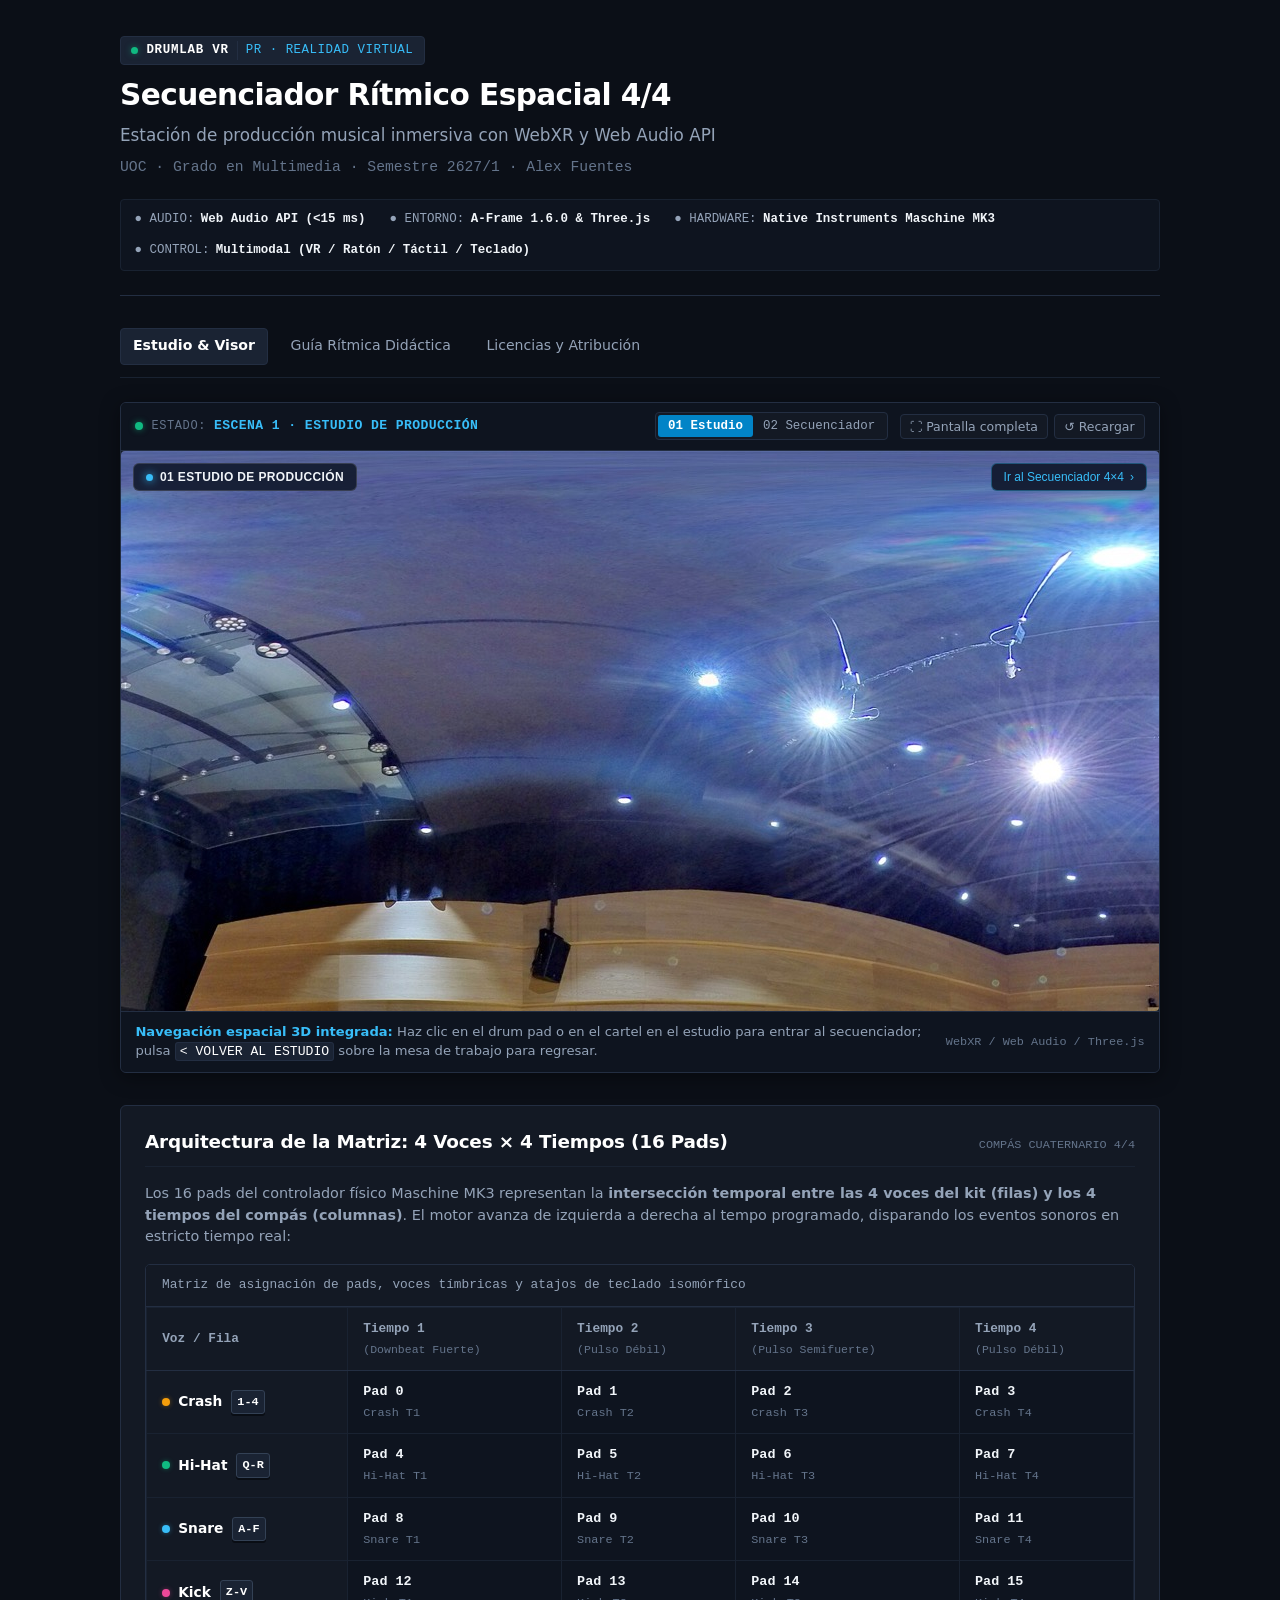
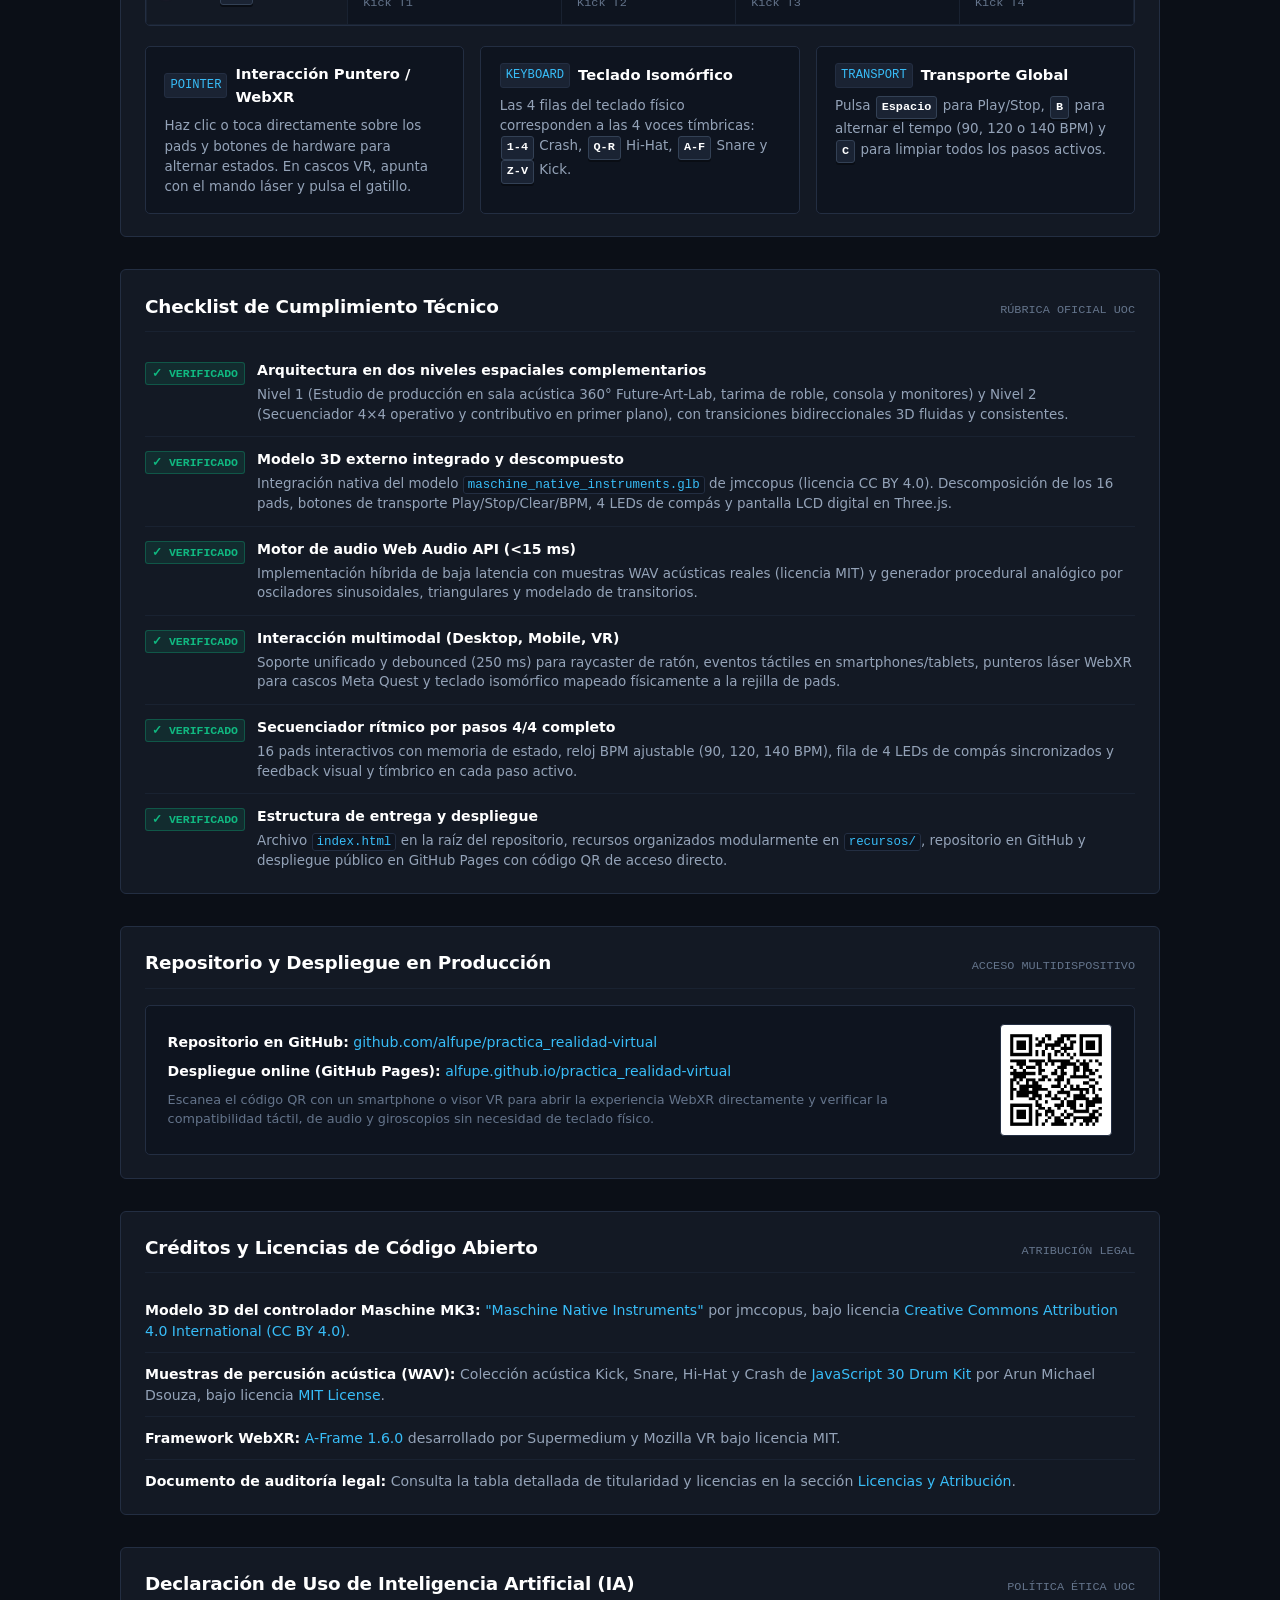
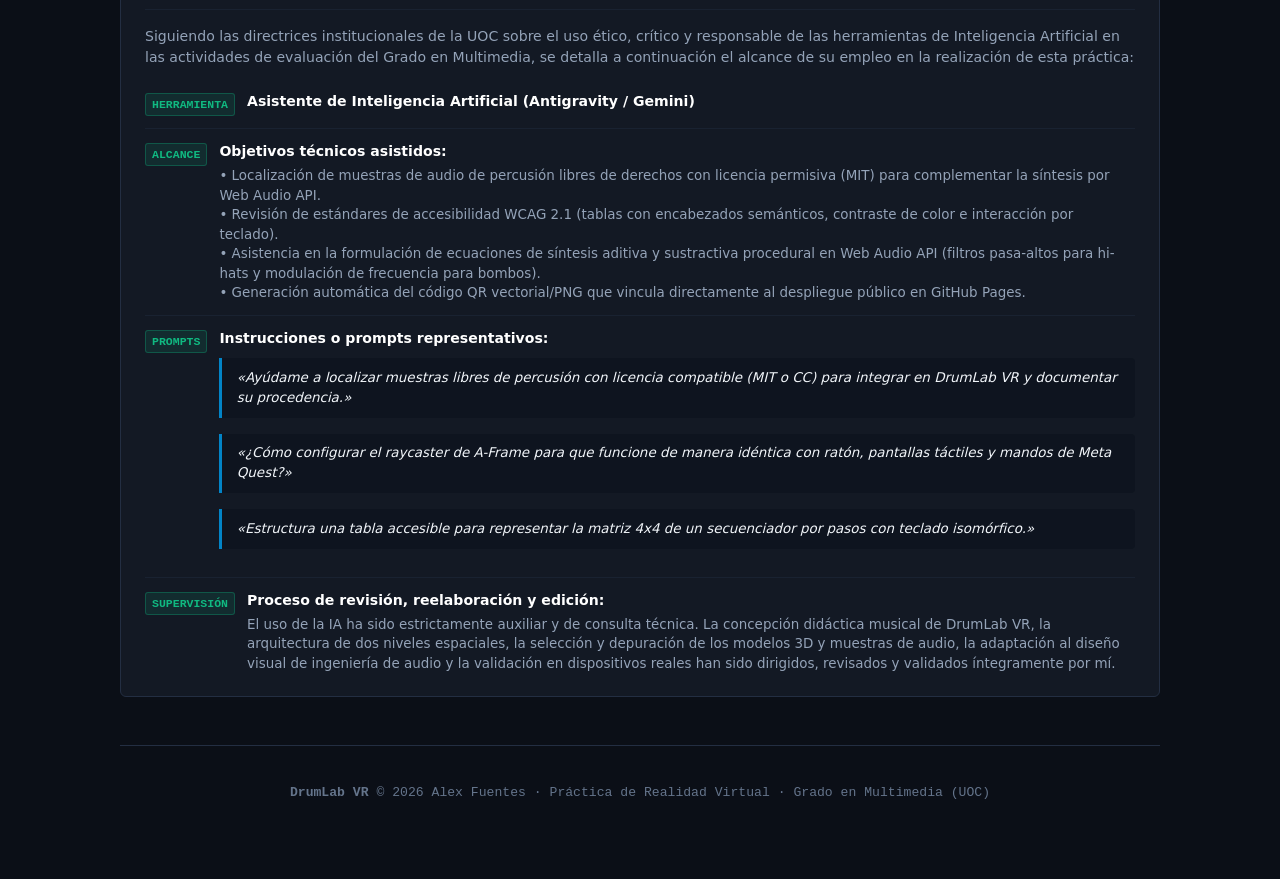
==== index.html @ bcf40a41 "feat: integrar modelo oficial Maschine MK3, entorno acustico 360, modal PEC4 y optimizaciones de int" ====
<!DOCTYPE html>
<html lang="es">
<head>
  <meta charset="utf-8">
  <meta name="viewport" content="width=device-width, initial-scale=1.0">
  <meta name="color-scheme" content="dark light">
  <title>DrumLab VR — Secuenciador Rítmico Espacial 4/4 (UOC Realidad Virtual)</title>
  <meta name="description" content="Práctica final de Realidad Virtual: DrumLab VR, secuenciador rítmico espacial 4/4 con WebXR y Web Audio API. Grado en Multimedia, UOC.">
  <link rel="stylesheet" href="recursos/css/styles.css">
</head>
<body>
  <!-- Enlace de accesibilidad para saltar al contenido principal -->
  <a href="#contenido-principal" class="skip-link">Saltar al contenido principal</a>

  <main class="page" id="contenido-principal">
    <!-- Cabecera de Proyecto: Consola de Hardware & Metadatos Académicos -->
    <header class="page__header">
      <div class="brand-badge">
        <span class="brand-badge__dot"></span>
        <span class="brand-badge__title">DRUMLAB VR</span>
        <span class="brand-badge__tag">PR · REALIDAD VIRTUAL</span>
      </div>
      <h1 class="page__title">Secuenciador Rítmico Espacial 4/4</h1>
      <h2 class="page__subtitle">Estación de producción musical inmersiva con WebXR y Web Audio API</h2>
      <p class="page__author">UOC · Grado en Multimedia · Semestre 2627/1 · Alex Fuentes</p>

      <!-- Telemetría técnica de la estación -->
      <div class="telemetry-strip" aria-label="Telemetría técnica del sistema">
        <div class="telemetry-item">
          <span>● AUDIO:</span> <strong>Web Audio API (&lt;15 ms)</strong>
        </div>
        <div class="telemetry-item">
          <span>● ENTORNO:</span> <strong>A-Frame 1.6.0 &amp; Three.js</strong>
        </div>
        <div class="telemetry-item">
          <span>● HARDWARE:</span> <strong>Native Instruments Maschine MK3</strong>
        </div>
        <div class="telemetry-item">
          <span>● CONTROL:</span> <strong>Multimodal (VR / Ratón / Táctil / Teclado)</strong>
        </div>
      </div>
    </header>

    <!-- Navegación de páginas secundarias -->
    <nav class="page__nav" aria-label="Navegación del proyecto">
      <a href="index.html" class="page__nav-link page__nav-link--active" aria-current="page">Estudio &amp; Visor</a>
      <a href="recursos/guia-ritmica.html" class="page__nav-link">Guía Rítmica Didáctica</a>
      <a href="recursos/licencias.html" class="page__nav-link">Licencias y Atribución</a>
    </nav>

    <!-- Consola de Monitor WebXR: Marco Integrado de Instrumento 3D -->
    <div class="console-wrapper">
      <div class="console-bar console-bar--top">
        <div class="console-status">
          <span class="status-indicator"></span>
          <span class="console-status__label">ESTADO:</span>
          <span class="console-status__scene" id="current-scene-label">ESCENA 1 · ESTUDIO DE PRODUCCIÓN</span>
        </div>
        <div class="console-controls">
          <div class="scene-selector" role="tablist" aria-label="Selector de escena alternativo">
            <button type="button" class="scene-btn active" id="btn-scene1" role="tab" aria-selected="true" aria-controls="contenedor-1" onclick="cambiarEscena(1)">
              01 Estudio
            </button>
            <button type="button" class="scene-btn" id="btn-scene2" role="tab" aria-selected="false" aria-controls="contenedor-2" onclick="cambiarEscena(2)">
              02 Secuenciador
            </button>
          </div>
          <div class="console-actions">
            <button type="button" class="console-btn" id="btn-fullscreen" title="Ver en pantalla completa">⛶ Pantalla completa</button>
            <button type="button" class="console-btn" id="btn-reload" title="Reiniciar escena activa">↺ Recargar</button>
          </div>
        </div>
      </div>

      <!-- Visor WebXR -->
      <section class="page__viewer" aria-label="Visor 3D interactivo">
        <div id="contenedor-1" class="scene-container active" role="tabpanel" aria-labelledby="btn-scene1">
          <iframe 
            id="frame-scene1" 
            class="page__frame" 
            src="recursos/escena-estudio.html" 
            title="Escena 1: Estudio de Producción" 
            allow="accelerometer; gyroscope; xr-spatial-tracking; fullscreen" 
            allowfullscreen="true">
          </iframe>
        </div>
        <div id="contenedor-2" class="scene-container" role="tabpanel" aria-labelledby="btn-scene2">
          <iframe 
            id="frame-scene2" 
            class="page__frame" 
            src="recursos/escena-secuenciador.html?v=2.3" 
            title="Escena 2: Secuenciador 4x4" 
            allow="autoplay; accelerometer; gyroscope; xr-spatial-tracking; fullscreen" 
            allowfullscreen="true">
          </iframe>
        </div>
      </section>

      <!-- Barra inferior informativa de la consola -->
      <div class="console-bar console-bar--bottom">
        <div class="console-hint">
          <strong>Navegación espacial 3D integrada:</strong> Haz clic en el drum pad o en el cartel en el estudio para entrar al secuenciador; pulsa <em>&lt; VOLVER AL ESTUDIO</em> sobre la mesa de trabajo para regresar.
        </div>
        <div class="console-meta">
          <span>WebXR / Web Audio / Three.js</span>
        </div>
      </div>
    </div>

    <!-- Mapa Arquitectónico de la Matriz 4x4 (16 Pads) -->
    <section class="matrix-section" aria-labelledby="matrix-title">
      <div class="section-header">
        <h2 id="matrix-title" class="matrix-section__title">Arquitectura de la Matriz: 4 Voces &times; 4 Tiempos (16 Pads)</h2>
        <span class="section-tag">COMPÁS CUATERNARIO 4/4</span>
      </div>
      <p style="margin: 0 0 0.75rem; font-size: 0.9rem; line-height: 1.5; color: var(--color-text-muted);">
        Los 16 pads del controlador físico Maschine MK3 representan la <strong>intersección temporal entre las 4 voces del kit (filas) y los 4 tiempos del compás (columnas)</strong>. El motor avanza de izquierda a derecha al tempo programado, disparando los eventos sonoros en estricto tiempo real:
      </p>

      <div class="table-wrapper" tabindex="0" role="region" aria-labelledby="matrix-caption">
        <table class="matrix-table">
          <caption id="matrix-caption">Matriz de asignación de pads, voces tímbricas y atajos de teclado isomórfico</caption>
          <thead>
            <tr>
              <th scope="col">Voz / Fila</th>
              <th scope="col">Tiempo 1 <span>(Downbeat Fuerte)</span></th>
              <th scope="col">Tiempo 2 <span>(Pulso Débil)</span></th>
              <th scope="col">Tiempo 3 <span>(Pulso Semifuerte)</span></th>
              <th scope="col">Tiempo 4 <span>(Pulso Débil)</span></th>
            </tr>
          </thead>
          <tbody>
            <tr>
              <th scope="row">
                <div class="voice-badge">
                  <span class="voice-dot voice-dot--crash"></span>
                  <span>Crash</span>
                  <kbd>1-4</kbd>
                </div>
              </th>
              <td><strong>Pad 0</strong> <small>Crash T1</small></td>
              <td><strong>Pad 1</strong> <small>Crash T2</small></td>
              <td><strong>Pad 2</strong> <small>Crash T3</small></td>
              <td><strong>Pad 3</strong> <small>Crash T4</small></td>
            </tr>
            <tr>
              <th scope="row">
                <div class="voice-badge">
                  <span class="voice-dot voice-dot--hihat"></span>
                  <span>Hi-Hat</span>
                  <kbd>Q-R</kbd>
                </div>
              </th>
              <td><strong>Pad 4</strong> <small>Hi-Hat T1</small></td>
              <td><strong>Pad 5</strong> <small>Hi-Hat T2</small></td>
              <td><strong>Pad 6</strong> <small>Hi-Hat T3</small></td>
              <td><strong>Pad 7</strong> <small>Hi-Hat T4</small></td>
            </tr>
            <tr>
              <th scope="row">
                <div class="voice-badge">
                  <span class="voice-dot voice-dot--snare"></span>
                  <span>Snare</span>
                  <kbd>A-F</kbd>
                </div>
              </th>
              <td><strong>Pad 8</strong> <small>Snare T1</small></td>
              <td><strong>Pad 9</strong> <small>Snare T2</small></td>
              <td><strong>Pad 10</strong> <small>Snare T3</small></td>
              <td><strong>Pad 11</strong> <small>Snare T4</small></td>
            </tr>
            <tr>
              <th scope="row">
                <div class="voice-badge">
                  <span class="voice-dot voice-dot--kick"></span>
                  <span>Kick</span>
                  <kbd>Z-V</kbd>
                </div>
              </th>
              <td><strong>Pad 12</strong> <small>Kick T1</small></td>
              <td><strong>Pad 13</strong> <small>Kick T2</small></td>
              <td><strong>Pad 14</strong> <small>Kick T3</small></td>
              <td><strong>Pad 15</strong> <small>Kick T4</small></td>
            </tr>
          </tbody>
        </table>
      </div>

      <!-- Guía de controles multimodal -->
      <div class="controls-grid">
        <div class="control-card">
          <div class="control-card__header">
            <span class="control-card__icon">POINTER</span>
            <h3 class="control-card__title">Interacción Puntero / WebXR</h3>
          </div>
          <p class="control-card__text">
            Haz clic o toca directamente sobre los pads y botones de hardware para alternar estados. En cascos VR, apunta con el mando láser y pulsa el gatillo.
          </p>
        </div>

        <div class="control-card">
          <div class="control-card__header">
            <span class="control-card__icon">KEYBOARD</span>
            <h3 class="control-card__title">Teclado Isomórfico</h3>
          </div>
          <p class="control-card__text">
            Las 4 filas del teclado físico corresponden a las 4 voces tímbricas: <kbd>1-4</kbd> Crash, <kbd>Q-R</kbd> Hi-Hat, <kbd>A-F</kbd> Snare y <kbd>Z-V</kbd> Kick.
          </p>
        </div>

        <div class="control-card">
          <div class="control-card__header">
            <span class="control-card__icon">TRANSPORT</span>
            <h3 class="control-card__title">Transporte Global</h3>
          </div>
          <p class="control-card__text">
            Pulsa <kbd>Espacio</kbd> para Play/Stop, <kbd>B</kbd> para alternar el tempo (90, 120 o 140 BPM) y <kbd>C</kbd> para limpiar todos los pasos activos.
          </p>
        </div>
      </div>
    </section>

    <!-- Checklist de la práctica -->
    <section class="instructions" aria-labelledby="checklist-title">
      <div class="section-header">
        <h2 id="checklist-title" class="instructions__title">Checklist de Cumplimiento Técnico</h2>
        <span class="section-tag">RÚBRICA OFICIAL UOC</span>
      </div>
      <ul class="instructions__list">
        <li class="instructions__item">
          <span class="instructions__badge">✓ VERIFICADO</span>
          <div class="instructions__content">
            <strong>Arquitectura en dos niveles espaciales complementarios</strong>
            <span class="instructions__note">
              Nivel 1 (Estudio de producción en sala acústica 360° Future-Art-Lab, tarima de roble, consola y monitores) y Nivel 2 (Secuenciador 4&times;4 operativo y contributivo en primer plano), con transiciones bidireccionales 3D fluidas y consistentes.
            </span>
          </div>
        </li>
        <li class="instructions__item">
          <span class="instructions__badge">✓ VERIFICADO</span>
          <div class="instructions__content">
            <strong>Modelo 3D externo integrado y descompuesto</strong>
            <span class="instructions__note">
              Integración nativa del modelo <code>maschine_native_instruments.glb</code> de jmccopus (licencia CC BY 4.0). Descomposición de los 16 pads, botones de transporte Play/Stop/Clear/BPM, 4 LEDs de compás y pantalla LCD digital en Three.js.
            </span>
          </div>
        </li>
        <li class="instructions__item">
          <span class="instructions__badge">✓ VERIFICADO</span>
          <div class="instructions__content">
            <strong>Motor de audio Web Audio API (&lt;15 ms)</strong>
            <span class="instructions__note">
              Implementación híbrida de baja latencia con muestras WAV acústicas reales (licencia MIT) y generador procedural analógico por osciladores sinusoidales, triangulares y modelado de transitorios.
            </span>
          </div>
        </li>
        <li class="instructions__item">
          <span class="instructions__badge">✓ VERIFICADO</span>
          <div class="instructions__content">
            <strong>Interacción multimodal (Desktop, Mobile, VR)</strong>
            <span class="instructions__note">
              Soporte unificado y debounced (250 ms) para raycaster de ratón, eventos táctiles en smartphones/tablets, punteros láser WebXR para cascos Meta Quest y teclado isomórfico mapeado físicamente a la rejilla de pads.
            </span>
          </div>
        </li>
        <li class="instructions__item">
          <span class="instructions__badge">✓ VERIFICADO</span>
          <div class="instructions__content">
            <strong>Secuenciador rítmico por pasos 4/4 completo</strong>
            <span class="instructions__note">
              16 pads interactivos con memoria de estado, reloj BPM ajustable (90, 120, 140 BPM), fila de 4 LEDs de compás sincronizados y feedback visual y tímbrico en cada paso activo.
            </span>
          </div>
        </li>
        <li class="instructions__item">
          <span class="instructions__badge">✓ VERIFICADO</span>
          <div class="instructions__content">
            <strong>Estructura de entrega y despliegue</strong>
            <span class="instructions__note">
              Archivo <code>index.html</code> en la raíz del repositorio, recursos organizados modularmente en <code>recursos/</code>, repositorio en GitHub y despliegue público en GitHub Pages con código QR de acceso directo.
            </span>
          </div>
        </li>
      </ul>
    </section>

    <!-- Repositorio y acceso móvil con QR -->
    <section class="instructions" aria-labelledby="repo-title">
      <div class="section-header">
        <h2 id="repo-title" class="instructions__title">Repositorio y Despliegue en Producción</h2>
        <span class="section-tag">ACCESO MULTIDISPOSITIVO</span>
      </div>
      <div class="access-box">
        <div class="access-box__info">
          <p><strong>Repositorio en GitHub:</strong> <a class="credits__link" href="https://github.com/alfupe/practica_realidad-virtual" target="_blank" rel="noopener noreferrer">github.com/alfupe/practica_realidad-virtual</a></p>
          <p><strong>Despliegue online (GitHub Pages):</strong> <a class="credits__link" href="https://alfupe.github.io/practica_realidad-virtual/" target="_blank" rel="noopener noreferrer">alfupe.github.io/practica_realidad-virtual</a></p>
          <p class="access-box__hint">Escanea el código QR con un smartphone o visor VR para abrir la experiencia WebXR directamente y verificar la compatibilidad táctil, de audio y giroscopios sin necesidad de teclado físico.</p>
        </div>
        <div class="access-box__qr">
          <img src="recursos/assets/qr-github-pages.png" alt="Código QR de acceso a GitHub Pages" width="112" height="112">
        </div>
      </div>
    </section>

    <!-- Créditos y Atribución -->
    <section class="credits" aria-labelledby="credits-title">
      <div class="section-header">
        <h2 id="credits-title" class="credits__title">Créditos y Licencias de Código Abierto</h2>
        <span class="section-tag">ATRIBUCIÓN LEGAL</span>
      </div>
      <ul class="credits__list">
        <li class="credits__item">
          <strong>Modelo 3D del controlador Maschine MK3:</strong> 
          <a class="credits__link" href="https://skfb.ly/oAOvO" target="_blank" rel="noopener noreferrer">"Maschine Native Instruments"</a> 
          por jmccopus, bajo licencia 
          <a class="credits__link" href="http://creativecommons.org/licenses/by/4.0/" target="_blank" rel="noopener noreferrer">Creative Commons Attribution 4.0 International (CC BY 4.0)</a>.
        </li>
        <li class="credits__item">
          <strong>Muestras de percusión acústica (WAV):</strong> 
          Colección acústica Kick, Snare, Hi-Hat y Crash de 
          <a class="credits__link" href="https://github.com/ArunMichaelDsouza/javascript-30-course" target="_blank" rel="noopener noreferrer">JavaScript 30 Drum Kit</a> 
          por Arun Michael Dsouza, bajo licencia 
          <a class="credits__link" href="https://opensource.org/licenses/MIT" target="_blank" rel="noopener noreferrer">MIT License</a>.
        </li>
        <li class="credits__item">
          <strong>Framework WebXR:</strong> 
          <a class="credits__link" href="https://aframe.io/" target="_blank" rel="noopener noreferrer">A-Frame 1.6.0</a> 
          desarrollado por Supermedium y Mozilla VR bajo licencia MIT.
        </li>
        <li class="credits__item">
          <strong>Documento de auditoría legal:</strong> 
          Consulta la tabla detallada de titularidad y licencias en la sección <a class="credits__link" href="recursos/licencias.html">Licencias y Atribución</a>.
        </li>
      </ul>
    </section>

    <!-- Declaración institucional de uso de IA -->
    <section class="ai-declaration" aria-labelledby="ai-title">
      <div class="section-header">
        <h2 id="ai-title" class="ai-declaration__title">Declaración de Uso de Inteligencia Artificial (IA)</h2>
        <span class="section-tag">POLÍTICA ÉTICA UOC</span>
      </div>
      <p>Siguiendo las directrices institucionales de la UOC sobre el uso ético, crítico y responsable de las herramientas de Inteligencia Artificial en las actividades de evaluación del Grado en Multimedia, se detalla a continuación el alcance de su empleo en la realización de esta práctica:</p>

      <ul class="instructions__list">
        <li class="instructions__item">
          <span class="instructions__badge">HERRAMIENTA</span>
          <div class="instructions__content">
            <strong>Asistente de Inteligencia Artificial (Antigravity / Gemini)</strong>
          </div>
        </li>
        <li class="instructions__item">
          <span class="instructions__badge">ALCANCE</span>
          <div class="instructions__content">
            <strong>Objetivos técnicos asistidos:</strong>
            <span class="instructions__note">
              • Localización de muestras de audio de percusión libres de derechos con licencia permisiva (MIT) para complementar la síntesis por Web Audio API.<br>
              • Revisión de estándares de accesibilidad WCAG 2.1 (tablas con encabezados semánticos, contraste de color e interacción por teclado).<br>
              • Asistencia en la formulación de ecuaciones de síntesis aditiva y sustractiva procedural en Web Audio API (filtros pasa-altos para hi-hats y modulación de frecuencia para bombos).<br>
              • Generación automática del código QR vectorial/PNG que vincula directamente al despliegue público en GitHub Pages.
            </span>
          </div>
        </li>
        <li class="instructions__item">
          <span class="instructions__badge">PROMPTS</span>
          <div class="instructions__content">
            <strong>Instrucciones o prompts representativos:</strong>
            <blockquote>«Ayúdame a localizar muestras libres de percusión con licencia compatible (MIT o CC) para integrar en DrumLab VR y documentar su procedencia.»</blockquote>
            <blockquote>«¿Cómo configurar el raycaster de A-Frame para que funcione de manera idéntica con ratón, pantallas táctiles y mandos de Meta Quest?»</blockquote>
            <blockquote>«Estructura una tabla accesible para representar la matriz 4x4 de un secuenciador por pasos con teclado isomórfico.»</blockquote>
          </div>
        </li>
        <li class="instructions__item">
          <span class="instructions__badge">SUPERVISIÓN</span>
          <div class="instructions__content">
            <strong>Proceso de revisión, reelaboración y edición:</strong>
            <span class="instructions__note">
              El uso de la IA ha sido estrictamente auxiliar y de consulta técnica. La concepción didáctica musical de DrumLab VR, la arquitectura de dos niveles espaciales, la selección y depuración de los modelos 3D y muestras de audio, la adaptación al diseño visual de ingeniería de audio y la validación en dispositivos reales han sido dirigidos, revisados y validados íntegramente por mí.
            </span>
          </div>
        </li>
      </ul>
    </section>

    <!-- Pie de página de la estación -->
    <footer class="site-footer">
      <p>
        <strong>DrumLab VR</strong> &copy; 2026 Alex Fuentes · Práctica de Realidad Virtual · Grado en Multimedia (UOC)
      </p>
    </footer>
  </main>

  <!-- Lógica de control de escenas sincronizada con la navegación espacial 3D -->
  <script>
    function cambiarEscena(num, actualizarUrl = true) {
      const c1 = document.getElementById('contenedor-1');
      const c2 = document.getElementById('contenedor-2');
      const b1 = document.getElementById('btn-scene1');
      const b2 = document.getElementById('btn-scene2');
      const sceneLabel = document.getElementById('current-scene-label');

      if (!c1 || !c2 || !b1 || !b2) return;

      if (num === 1) {
        c1.className = 'scene-container active';
        c2.className = 'scene-container';
        b1.className = 'scene-btn active';
        b2.className = 'scene-btn';
        b1.setAttribute('aria-selected', 'true');
        b2.setAttribute('aria-selected', 'false');
        if (sceneLabel) sceneLabel.textContent = 'ESCENA 1 · ESTUDIO DE PRODUCCIÓN';
        
        const f1 = document.getElementById('frame-scene1');
        if (f1 && f1.contentWindow) {
          try { f1.contentWindow.dispatchEvent(new Event('resize')); } catch (e) {}
          try { f1.contentWindow.focus(); } catch (e) {}
        }
      } else {
        c1.className = 'scene-container';
        c2.className = 'scene-container active';
        b1.className = 'scene-btn';
        b2.className = 'scene-btn active';
        b1.setAttribute('aria-selected', 'false');
        b2.setAttribute('aria-selected', 'true');
        if (sceneLabel) sceneLabel.textContent = 'ESCENA 2 · SECUENCIADOR 4×4 OPERATIVO';

        const f2 = document.getElementById('frame-scene2');
        if (f2 && f2.contentWindow) {
          try { f2.contentWindow.dispatchEvent(new Event('resize')); } catch (e) {}
          try { f2.contentWindow.focus(); } catch (e) {}
        }
      }

      if (actualizarUrl && window.history && window.history.pushState) {
        const url = new URL(window.location);
        url.searchParams.set('escena', num);
        window.history.pushState({ escena: num }, '', url);
      }
    }

    // Botones de pantalla completa y recarga de la consola
    (function initViewerActions() {
      const btnFullscreen = document.getElementById('btn-fullscreen');
      const btnReload = document.getElementById('btn-reload');
      const f1 = document.getElementById('frame-scene1');
      const f2 = document.getElementById('frame-scene2');

      function getActiveIframe() {
        const c1 = document.getElementById('contenedor-1');
        return (c1 && c1.classList.contains('active')) ? f1 : f2;
      }

      if (btnFullscreen) {
        btnFullscreen.addEventListener('click', () => {
          const iframe = getActiveIframe();
          if (!iframe) return;
          if (iframe.requestFullscreen) {
            iframe.requestFullscreen();
          } else if (iframe.webkitRequestFullscreen) {
            iframe.webkitRequestFullscreen();
          }
        });
      }

      if (btnReload) {
        btnReload.addEventListener('click', () => {
          const iframe = getActiveIframe();
          if (iframe) {
            iframe.src = iframe.src;
          }
        });
      }

      // Reenvío de pulsaciones de teclado isomórfico al iframe del secuenciador
      window.addEventListener('keydown', (e) => {
        if (!f2 || !f2.contentWindow) return;
        if (e.ctrlKey || e.metaKey || e.altKey) return;
        try {
          f2.contentWindow.dispatchEvent(new KeyboardEvent('keydown', {
            key: e.key,
            code: e.code,
            shiftKey: e.shiftKey,
            bubbles: true,
            cancelable: true
          }));
        } catch (err) {}
      });

      // Leer parámetro URL ?escena=1 o ?escena=2
      const params = new URLSearchParams(window.location.search);
      const escenaParam = params.get('escena');
      if (escenaParam === '2') {
        cambiarEscena(2, false);
      }

      window.addEventListener('popstate', () => {
        const p = new URLSearchParams(window.location.search);
        cambiarEscena(p.get('escena') === '2' ? 2 : 1, false);
      });

      // Escucha de mensajes de navegación espacial 3D desde los iframes hijos
      window.addEventListener('message', (e) => {
        if (e.data && e.data.action === 'cambiarEscena') {
          cambiarEscena(e.data.escena);
        }
      });

      window.cambiarEscena = cambiarEscena;
    })();
  </script>
</body>
</html>
---- recursos/css/styles.css ----
/* ==========================================================================
   DrumLab VR — Hoja de Estilos de Ingeniería de Audio y Consola de Estudio
   Diseño profesional, maduro y accesible para estación de trabajo WebXR
   UOC · Máster/Grado en Multimedia · Realidad Virtual (PR)
   ========================================================================== */

:root {
  /* Soporte nativo para esquemas oscuros del navegador */
  color-scheme: dark;

  /* Superficies de chasis de estudio y paleta de audio hardware */
  --color-bg-body: #0b0f17;
  --color-bg-card: #131924;
  --color-bg-card-hover: #17202e;
  --color-bg-elevated: #1a2333;
  --color-bg-inset: #0e141f;

  /* Bordes de mecanizado de precisión (1px) */
  --color-border: #232e42;
  --color-border-subtle: #192231;
  --color-border-focus: #38bdf8;

  /* Jerarquía tipográfica accesible (Contraste >= 4.5:1 / 7:1) */
  --color-text-main: #f1f5f9;
  --color-text-muted: #94a3b8;
  --color-text-subtle: #64748b;
  --color-link: #38bdf8;
  --color-link-hover: #7dd3fc;

  /* Acento de control y hardware */
  --color-accent: #0284c7;
  --color-accent-glow: rgba(56, 189, 248, 0.2);
  --color-brand-uoc: #000078;

  /* Indicadores de estado de telemetría */
  --color-status-green: #10b981;
  --color-status-amber: #f59e0b;
  --color-status-cyan: #06b6d4;

  /* Semántica de Voces Tímbricas (consonancia con pads físicos Maschine MK3) */
  --color-voice-crash: #f59e0b; /* Ámbar / Oro */
  --color-voice-hihat: #10b981; /* Esmeralda / Mint */
  --color-voice-snare: #38bdf8; /* Azul precisión */
  --color-voice-kick: #ec4899;  /* Magenta / Punch */

  /* Tipografías del sistema y métricas monoespaciadas */
  --font-sans: ui-sans-serif, system-ui, -apple-system, BlinkMacSystemFont, "Segoe UI", Roboto, "Helvetica Neue", Arial, sans-serif;
  --font-mono: "JetBrains Mono", "SF Mono", Menlo, Consolas, Monaco, monospace;
}

/* Reset y caja base */
*, *::before, *::after {
  box-sizing: border-box;
}

html {
  background-color: var(--color-bg-body);
}

body {
  margin: 0;
  padding: 2.25rem 1.25rem 4rem;
  font-family: var(--font-sans);
  color: var(--color-text-main);
  background-color: var(--color-bg-body);
  line-height: 1.55;
  -webkit-font-smoothing: antialiased;
}

/* Enlace de accesibilidad para salto de navegación por teclado */
.skip-link {
  position: absolute;
  top: -9999px;
  left: 1.25rem;
  background: var(--color-accent);
  color: #ffffff;
  padding: 0.6rem 1.2rem;
  border-radius: 4px;
  text-decoration: none;
  font-weight: 600;
  font-size: 0.9rem;
  z-index: 9999;
  border: 1px solid var(--color-border-focus);
}
.skip-link:focus {
  top: 1.25rem;
}

/* Contenedor principal con ancho equilibrado de estación de trabajo */
.page {
  max-width: 1040px;
  margin: 0 auto;
}

/* ==========================================================================
   Cabecera de Proyecto: Identidad Hardware & Metadatos Académicos
   ========================================================================== */

.page__header {
  margin-bottom: 2rem;
  padding-bottom: 1.5rem;
  border-bottom: 1px solid var(--color-border);
}

.brand-badge {
  display: inline-flex;
  align-items: center;
  gap: 0.5rem;
  margin-bottom: 0.75rem;
  padding: 0.25rem 0.65rem;
  background-color: var(--color-bg-elevated);
  border: 1px solid var(--color-border);
  border-radius: 4px;
  font-family: var(--font-mono);
  font-size: 0.78rem;
  letter-spacing: 0.04em;
  color: var(--color-text-muted);
}

.brand-badge__dot {
  width: 7px;
  height: 7px;
  border-radius: 50%;
  background-color: var(--color-status-green);
  box-shadow: 0 0 6px rgba(16, 185, 129, 0.5);
}

.brand-badge__title {
  font-weight: 700;
  color: #ffffff;
  letter-spacing: 0.06em;
}

.brand-badge__tag {
  color: var(--color-link);
  border-left: 1px solid var(--color-border);
  padding-left: 0.5rem;
}

.page__title {
  margin: 0 0 0.5rem;
  font-size: 1.85rem;
  font-weight: 700;
  letter-spacing: -0.02em;
  color: #ffffff;
  line-height: 1.25;
}

.page__subtitle {
  margin: 0 0 0.5rem;
  font-size: 1.05rem;
  font-weight: 400;
  color: var(--color-text-muted);
}

.page__author {
  margin: 0;
  font-size: 0.92rem;
  color: var(--color-text-subtle);
  font-family: var(--font-mono);
}

/* Tira de telemetría de audio y motor WebXR */
.telemetry-strip {
  display: flex;
  flex-wrap: wrap;
  gap: 0.75rem 1.5rem;
  margin-top: 1.25rem;
  padding: 0.6rem 0.85rem;
  background-color: var(--color-bg-inset);
  border: 1px solid var(--color-border-subtle);
  border-radius: 4px;
  font-family: var(--font-mono);
  font-size: 0.78rem;
  color: var(--color-text-muted);
}

.telemetry-item {
  display: inline-flex;
  align-items: center;
  gap: 0.4rem;
}

.telemetry-item strong {
  color: var(--color-text-main);
  font-weight: 600;
}

/* ==========================================================================
   Navegación de Secciones (Estudio, Guía Rítmica, Licencias)
   ========================================================================== */

.page__nav {
  display: flex;
  align-items: center;
  gap: 0.6rem;
  margin-bottom: 1.5rem;
  padding-bottom: 0.75rem;
  border-bottom: 1px solid var(--color-border-subtle);
}

.page__nav-link {
  color: var(--color-text-muted);
  text-decoration: none;
  font-size: 0.88rem;
  font-weight: 500;
  padding: 0.4rem 0.75rem;
  border-radius: 4px;
  border: 1px solid transparent;
  transition: all 0.15s ease;
}

.page__nav-link:hover {
  color: var(--color-text-main);
  background-color: var(--color-bg-card);
  border-color: var(--color-border);
}

.page__nav-link--active {
  color: #ffffff;
  background-color: var(--color-bg-elevated);
  border-color: var(--color-border);
  font-weight: 600;
}

/* ==========================================================================
   Consola de Monitor WebXR: Marco de Estudio & Pantalla de Instrumento
   ========================================================================== */

.console-wrapper {
  background-color: var(--color-bg-card);
  border: 1px solid var(--color-border);
  border-radius: 6px;
  overflow: hidden;
  box-shadow: 0 4px 20px rgba(0, 0, 0, 0.4);
  margin-bottom: 2rem;
}

/* Barra superior de la consola de visualización */
.console-bar {
  display: flex;
  justify-content: space-between;
  align-items: center;
  padding: 0.6rem 0.9rem;
  background-color: var(--color-bg-inset);
  border-bottom: 1px solid var(--color-border);
  font-size: 0.82rem;
}

.console-bar--bottom {
  border-bottom: 0;
  border-top: 1px solid var(--color-border);
  padding: 0.65rem 0.9rem;
  background-color: var(--color-bg-inset);
}

.console-status {
  display: inline-flex;
  align-items: center;
  gap: 0.5rem;
  font-family: var(--font-mono);
}

.status-indicator {
  width: 8px;
  height: 8px;
  border-radius: 50%;
  background-color: var(--color-status-green);
  box-shadow: 0 0 6px rgba(16, 185, 129, 0.6);
}

.console-status__label {
  color: var(--color-text-subtle);
  font-size: 0.75rem;
  letter-spacing: 0.05em;
}

.console-status__scene {
  color: #38bdf8;
  font-weight: 600;
  letter-spacing: 0.03em;
}

.console-controls {
  display: flex;
  align-items: center;
  gap: 0.75rem;
}

/* Conmutador táctil secundario de escenas */
.scene-selector {
  display: inline-flex;
  background-color: var(--color-bg-card);
  border: 1px solid var(--color-border);
  border-radius: 4px;
  padding: 2px;
}

.scene-btn {
  padding: 4px 10px;
  font-size: 0.78rem;
  font-family: var(--font-mono);
  font-weight: 500;
  background: transparent;
  border: 0;
  border-radius: 3px;
  cursor: pointer;
  color: var(--color-text-muted);
  transition: all 0.15s ease;
}

.scene-btn:hover {
  color: var(--color-text-main);
  background-color: var(--color-bg-elevated);
}

.scene-btn.active {
  background-color: var(--color-accent);
  color: #ffffff;
  font-weight: 600;
}

.console-actions {
  display: inline-flex;
  gap: 0.4rem;
}

.console-btn {
  background-color: var(--color-bg-card);
  border: 1px solid var(--color-border);
  border-radius: 4px;
  padding: 4px 9px;
  font-size: 0.78rem;
  font-family: var(--font-sans);
  color: var(--color-text-muted);
  cursor: pointer;
  transition: all 0.15s ease;
}

.console-btn:hover {
  background-color: var(--color-bg-elevated);
  border-color: #334155;
  color: #ffffff;
}

/* Marco visor 3D */
.page__viewer {
  position: relative;
  width: 100%;
  height: 560px;
  background-color: #070a12;
  overflow: hidden;
  border-radius: 4px;
}

.scene-container {
  position: absolute;
  top: 0;
  left: 0;
  width: 100%;
  height: 100%;
  opacity: 0;
  visibility: hidden;
  pointer-events: none;
  transition: opacity 0.2s cubic-bezier(0.4, 0, 0.2, 1);
  z-index: 1;
}

.scene-container.active {
  opacity: 1;
  visibility: visible;
  pointer-events: auto;
  z-index: 2;
}

.page__frame {
  display: block;
  width: 100%;
  height: 100%;
  border: 0;
}

/* Barra inferior descriptiva de navegación espacial */
.console-hint {
  font-size: 0.82rem;
  color: var(--color-text-muted);
  line-height: 1.45;
}

.console-hint strong {
  color: var(--color-link);
}

.console-hint em {
  font-style: normal;
  color: #ffffff;
  font-family: var(--font-mono);
  background-color: var(--color-bg-elevated);
  padding: 1px 4px;
  border-radius: 3px;
  border: 1px solid var(--color-border);
}

.console-meta {
  font-family: var(--font-mono);
  font-size: 0.74rem;
  color: var(--color-text-subtle);
  white-space: nowrap;
}

/* ==========================================================================
   Módulo de Matriz Rítmica 4x4: Representación Hardware de los 16 Pads
   ========================================================================== */

.matrix-section {
  background-color: var(--color-bg-card);
  border: 1px solid var(--color-border);
  border-radius: 6px;
  padding: 1.4rem 1.5rem;
  margin-bottom: 2rem;
}

.section-header {
  display: flex;
  justify-content: space-between;
  align-items: baseline;
  flex-wrap: wrap;
  gap: 0.5rem;
  margin-bottom: 1rem;
  border-bottom: 1px solid var(--color-border-subtle);
  padding-bottom: 0.6rem;
}

.matrix-section__title,
.instructions__title,
.credits__title,
.ai-declaration__title {
  margin: 0;
  font-size: 1.15rem;
  font-weight: 600;
  letter-spacing: -0.01em;
  color: #ffffff;
}

.section-tag {
  font-family: var(--font-mono);
  font-size: 0.74rem;
  color: var(--color-text-subtle);
}

.table-wrapper {
  overflow-x: auto;
  border: 1px solid var(--color-border);
  border-radius: 5px;
  background-color: var(--color-bg-inset);
  margin-top: 1rem;
}

.matrix-table {
  width: 100%;
  border-collapse: collapse;
  font-size: 0.86rem;
  text-align: left;
}

.matrix-table caption {
  padding: 0.65rem 1rem;
  font-size: 0.8rem;
  font-family: var(--font-mono);
  text-align: left;
  background-color: var(--color-bg-card);
  border-bottom: 1px solid var(--color-border);
  color: var(--color-text-muted);
}

.matrix-table th,
.matrix-table td {
  padding: 0.7rem 0.95rem;
  border: 1px solid var(--color-border-subtle);
  vertical-align: middle;
}

.matrix-table thead th {
  background-color: var(--color-bg-card);
  font-family: var(--font-mono);
  font-weight: 600;
  font-size: 0.8rem;
  color: var(--color-text-muted);
  border-bottom: 1px solid var(--color-border);
}

.matrix-table thead th span {
  display: block;
  font-size: 0.72rem;
  font-weight: 400;
  color: var(--color-text-subtle);
  margin-top: 2px;
}

.matrix-table tbody th {
  background-color: var(--color-bg-card);
  font-weight: 600;
  white-space: nowrap;
  color: #ffffff;
}

.voice-badge {
  display: inline-flex;
  align-items: center;
  gap: 0.5rem;
}

.voice-dot {
  width: 8px;
  height: 8px;
  border-radius: 50%;
  display: inline-block;
}

.voice-dot--crash { background-color: var(--color-voice-crash); box-shadow: 0 0 5px rgba(245, 158, 11, 0.4); }
.voice-dot--hihat { background-color: var(--color-voice-hihat); box-shadow: 0 0 5px rgba(16, 185, 129, 0.4); }
.voice-dot--snare { background-color: var(--color-voice-snare); box-shadow: 0 0 5px rgba(56, 189, 248, 0.4); }
.voice-dot--kick  { background-color: var(--color-voice-kick);  box-shadow: 0 0 5px rgba(236, 72, 153, 0.4); }

.matrix-table td {
  background-color: var(--color-bg-inset);
  color: var(--color-text-muted);
  font-family: var(--font-mono);
  font-size: 0.8rem;
}

.matrix-table td strong {
  display: block;
  color: var(--color-text-main);
  font-size: 0.84rem;
}

.matrix-table td small {
  display: block;
  color: var(--color-text-subtle);
  font-size: 0.74rem;
  margin-top: 1px;
}

.matrix-table tbody tr:hover td {
  background-color: rgba(255, 255, 255, 0.02);
}

/* Teclas <kbd> de hardware físico mecánico */
kbd, .kbd {
  display: inline-block;
  padding: 2px 5px;
  font-family: var(--font-mono);
  font-size: 0.74rem;
  font-weight: 600;
  color: #ffffff;
  background-color: var(--color-bg-elevated);
  border: 1px solid #334155;
  border-radius: 3px;
  box-shadow: 0 2px 0 #090d14;
  vertical-align: baseline;
  margin: 0 1px;
}

/* Rejilla de controles multimodal */
.controls-grid {
  display: grid;
  grid-template-columns: repeat(auto-fit, minmax(280px, 1fr));
  gap: 1rem;
  margin-top: 1.25rem;
}

.control-card {
  border: 1px solid var(--color-border);
  border-radius: 5px;
  padding: 1rem 1.15rem;
  background-color: var(--color-bg-inset);
  transition: border-color 0.15s ease;
}

.control-card:hover {
  border-color: #334155;
}

.control-card__header {
  display: flex;
  align-items: center;
  gap: 0.5rem;
  margin-bottom: 0.5rem;
}

.control-card__icon {
  font-family: var(--font-mono);
  font-size: 0.76rem;
  color: var(--color-link);
  background: var(--color-bg-elevated);
  padding: 2px 5px;
  border-radius: 3px;
  border: 1px solid var(--color-border);
}

.control-card__title {
  margin: 0;
  font-size: 0.92rem;
  font-weight: 600;
  color: #ffffff;
}

.control-card__text {
  margin: 0;
  font-size: 0.84rem;
  color: var(--color-text-muted);
  line-height: 1.5;
}

/* ==========================================================================
   Secciones Técnicas: Checklist, Repositorio, Créditos
   ========================================================================== */

.instructions,
.credits,
.ai-declaration {
  background-color: var(--color-bg-card);
  border: 1px solid var(--color-border);
  border-radius: 6px;
  padding: 1.4rem 1.5rem;
  margin-bottom: 2rem;
}

.instructions__list,
.credits__list,
.ai-declaration__list {
  margin: 0;
  padding-left: 0;
  list-style: none;
}

.instructions__item {
  display: flex;
  align-items: flex-start;
  gap: 0.75rem;
  padding: 0.75rem 0;
  border-bottom: 1px solid var(--color-border-subtle);
  line-height: 1.5;
  font-size: 0.88rem;
}

.instructions__item:last-child {
  border-bottom: 0;
  padding-bottom: 0;
}

.instructions__badge {
  font-family: var(--font-mono);
  font-size: 0.72rem;
  font-weight: 600;
  color: var(--color-status-green);
  background-color: rgba(16, 185, 129, 0.12);
  border: 1px solid rgba(16, 185, 129, 0.3);
  padding: 2px 6px;
  border-radius: 3px;
  white-space: nowrap;
  flex-shrink: 0;
  margin-top: 2px;
}

.instructions__content {
  flex: 1;
}

.instructions__content strong {
  color: #ffffff;
}

.instructions__note {
  display: block;
  margin-top: 0.25rem;
  color: var(--color-text-muted);
  font-size: 0.84rem;
  line-height: 1.45;
}

.instructions__note code {
  font-family: var(--font-mono);
  font-size: 0.78rem;
  color: var(--color-link);
  background-color: var(--color-bg-inset);
  padding: 1px 4px;
  border-radius: 3px;
  border: 1px solid var(--color-border);
}

/* Bloque de Acceso y Código QR Móvil */
.access-box {
  display: flex;
  align-items: center;
  justify-content: space-between;
  gap: 1.75rem;
  background-color: var(--color-bg-inset);
  border: 1px solid var(--color-border);
  border-radius: 5px;
  padding: 1.15rem 1.35rem;
  margin-top: 1rem;
}

.access-box__info p {
  margin: 0 0 0.5rem;
  font-size: 0.88rem;
  line-height: 1.5;
  color: var(--color-text-muted);
}

.access-box__info p strong {
  color: #ffffff;
}

.access-box__info p:last-child {
  margin-bottom: 0;
}

.access-box__hint {
  font-size: 0.8rem !important;
  color: var(--color-text-subtle) !important;
}

.access-box__qr {
  flex-shrink: 0;
}

.access-box__qr img {
  display: block;
  border: 1px solid var(--color-border);
  border-radius: 4px;
  padding: 6px;
  background-color: #ffffff;
}

/* Créditos y referencias */
.credits__item {
  padding: 0.65rem 0;
  border-bottom: 1px solid var(--color-border-subtle);
  font-size: 0.88rem;
  line-height: 1.5;
  color: var(--color-text-muted);
}

.credits__item strong {
  color: #ffffff;
}

.credits__item:last-child {
  border-bottom: 0;
  padding-bottom: 0;
}

.credits__link {
  color: var(--color-link);
  text-decoration: none;
  border-bottom: 1px solid transparent;
  transition: border-color 0.15s ease;
}

.credits__link:hover {
  color: var(--color-link-hover);
  border-bottom-color: var(--color-link-hover);
}

/* Declaración ética de IA */
.ai-declaration p {
  margin: 0 0 0.6rem;
  line-height: 1.55;
  font-size: 0.88rem;
  color: var(--color-text-muted);
}

.ai-declaration blockquote {
  margin: 0.6rem 0 1rem;
  padding: 0.6rem 0.9rem;
  background-color: var(--color-bg-inset);
  border-left: 3px solid var(--color-accent);
  border-radius: 0 4px 4px 0;
  font-style: italic;
  font-size: 0.84rem;
  color: var(--color-text-main);
}

/* Pie de página de la estación */
.site-footer {
  text-align: center;
  margin-top: 3rem;
  padding-top: 1.5rem;
  border-top: 1px solid var(--color-border);
  color: var(--color-text-subtle);
  font-size: 0.82rem;
  font-family: var(--font-mono);
}

.site-footer a {
  color: var(--color-link);
  text-decoration: none;
}

/* ==========================================================================
   Adaptación Responsiva
   ========================================================================== */

@media (max-width: 768px) {
  body {
    padding: 1.25rem 0.75rem 2.5rem;
  }

  .page__title {
    font-size: 1.45rem;
  }

  .page__viewer {
    height: 420px;
  }

  .console-bar {
    flex-direction: column;
    align-items: flex-start;
    gap: 0.6rem;
  }

  .console-controls {
    width: 100%;
    justify-content: space-between;
  }

  .access-box {
    flex-direction: column;
    align-items: flex-start;
  }
}
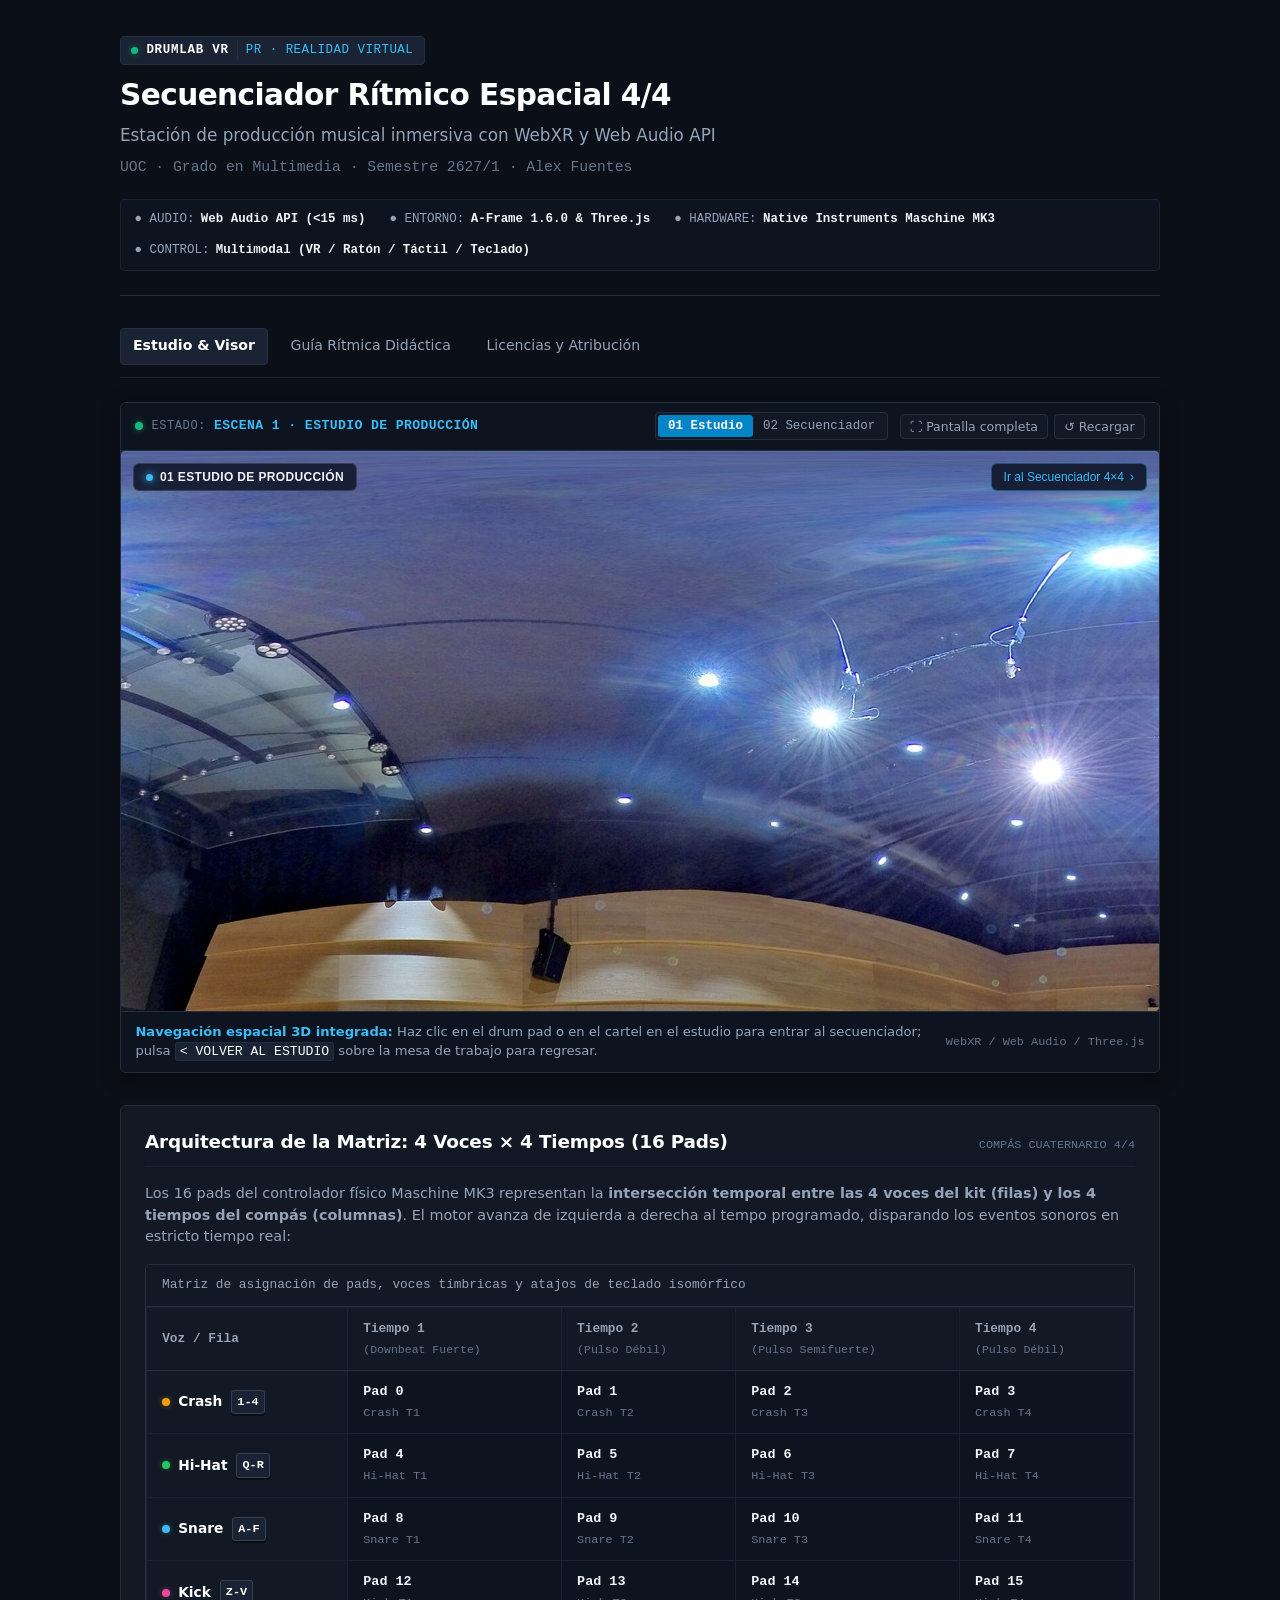
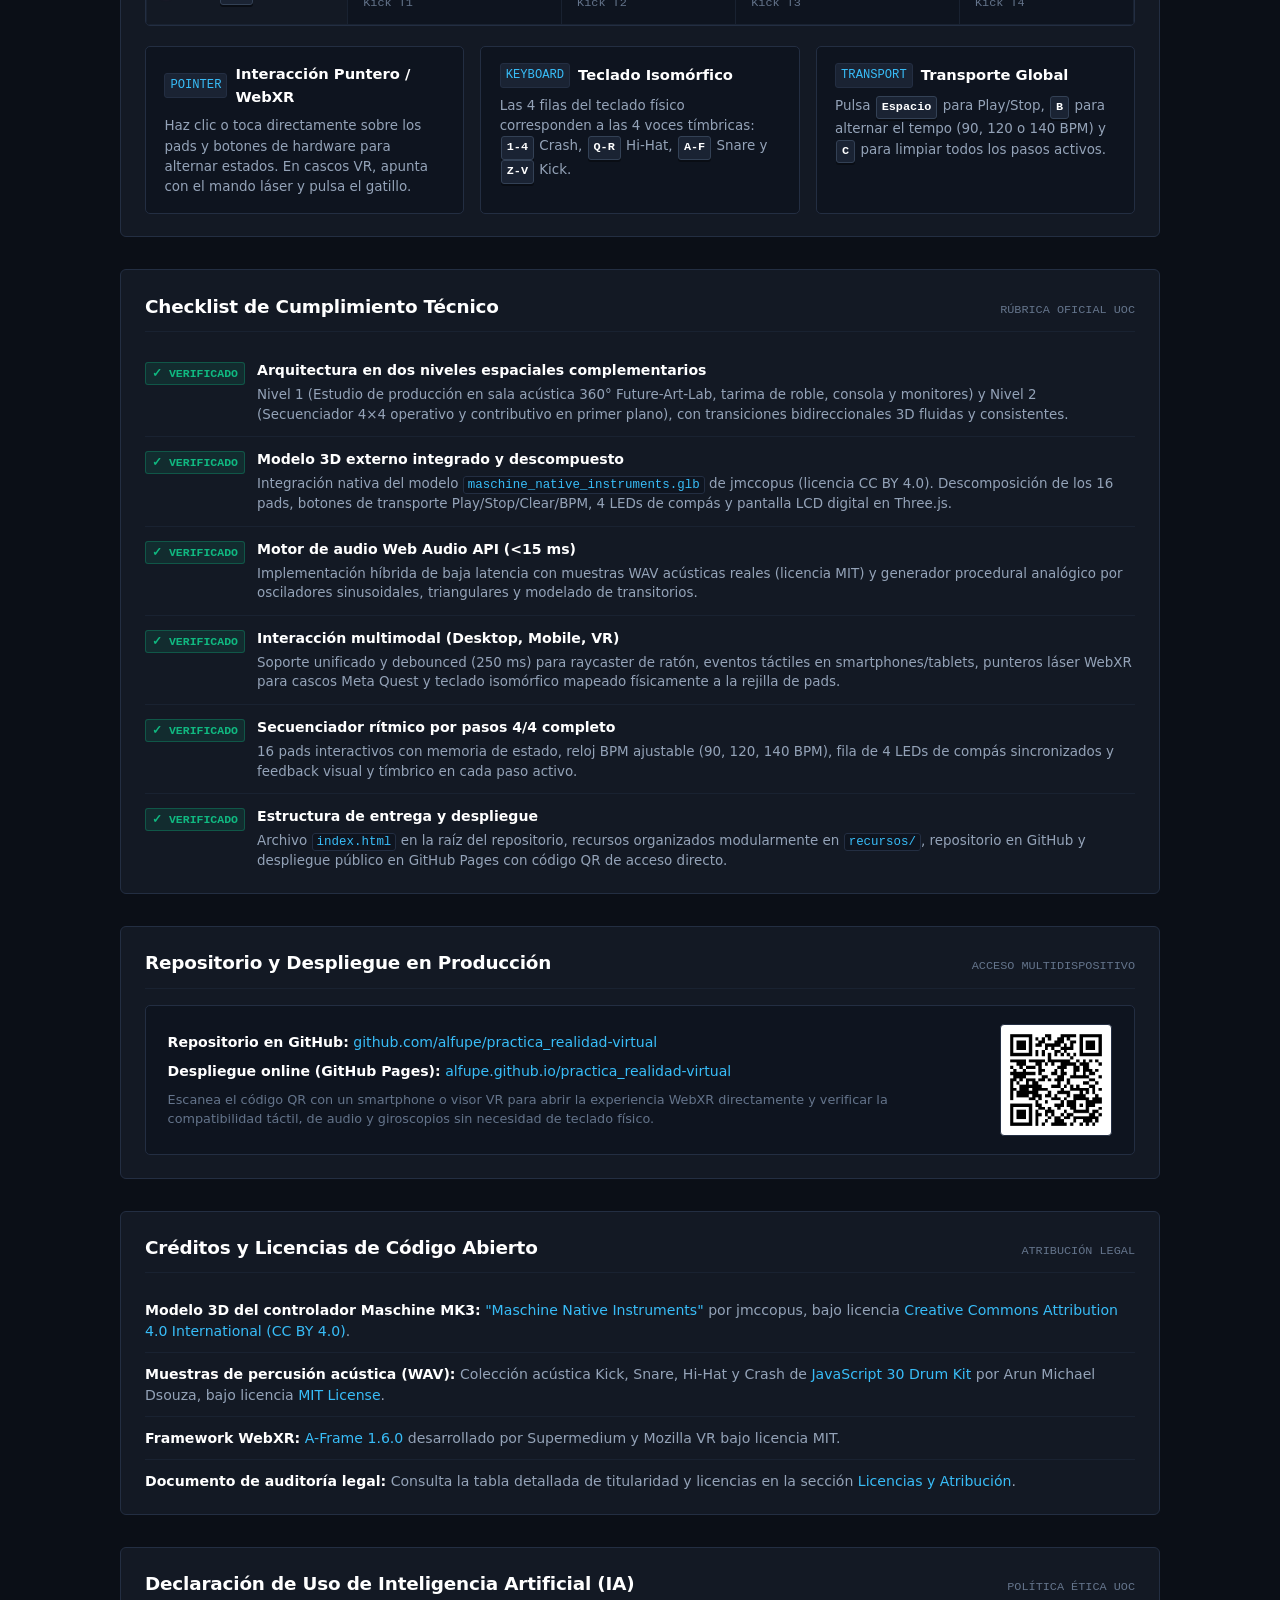
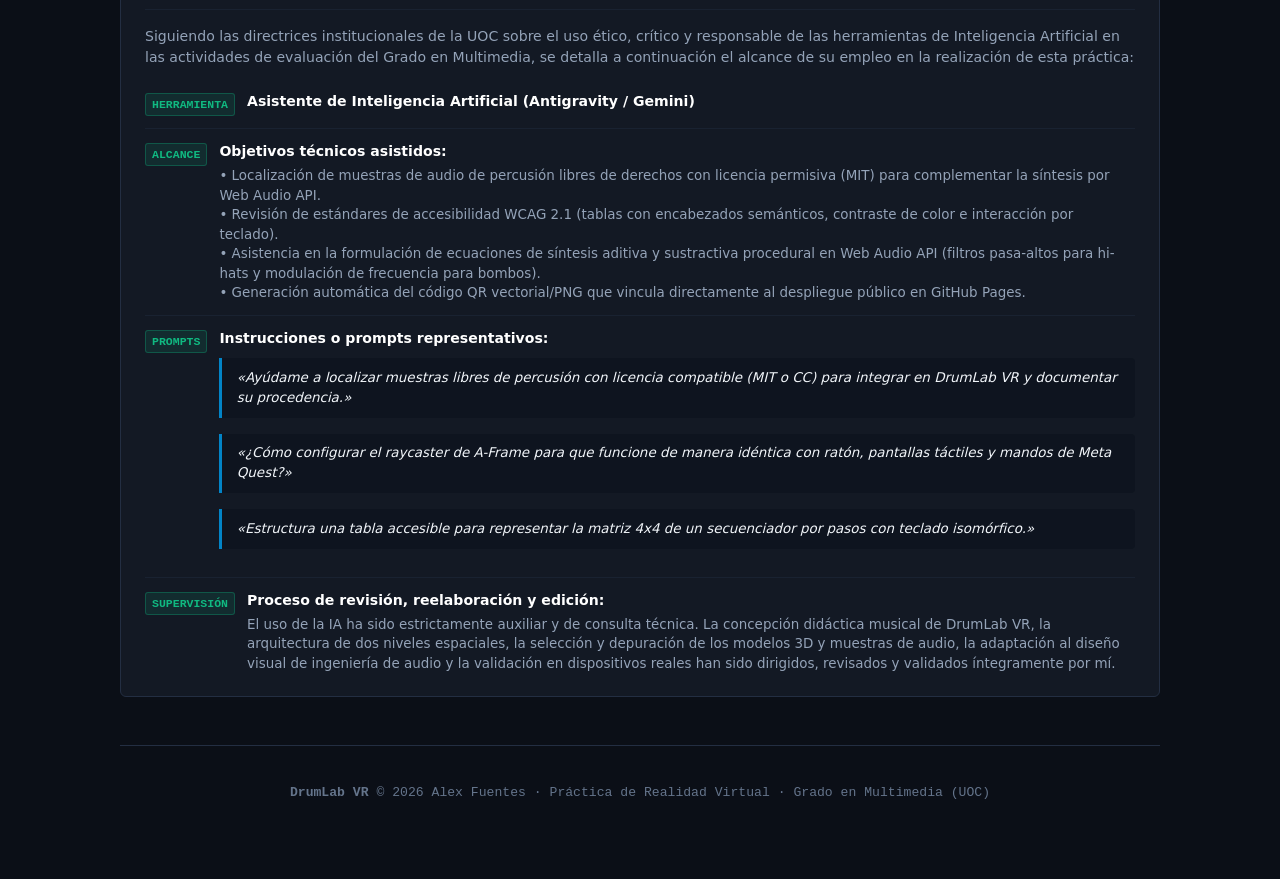
==== commit 1c7147bf: "style(voices): diferenciar charles/hi-hat con verde puro #22c55e y luz puntual neutra" ====
--- a/index.html
+++ b/index.html
@@ -6,7 +6,7 @@
   <meta name="color-scheme" content="dark light">
   <title>DrumLab VR — Secuenciador Rítmico Espacial 4/4 (UOC Realidad Virtual)</title>
   <meta name="description" content="Práctica final de Realidad Virtual: DrumLab VR, secuenciador rítmico espacial 4/4 con WebXR y Web Audio API. Grado en Multimedia, UOC.">
-  <link rel="stylesheet" href="recursos/css/styles.css">
+  <link rel="stylesheet" href="recursos/css/styles.css?v=3.1">
 </head>
 <body>
   <!-- Enlace de accesibilidad para saltar al contenido principal -->
@@ -78,7 +78,7 @@
           <iframe 
             id="frame-scene1" 
             class="page__frame" 
-            src="recursos/escena-estudio.html" 
+            src="recursos/escena-estudio.html?v=3.1" 
             title="Escena 1: Estudio de Producción" 
             allow="accelerometer; gyroscope; xr-spatial-tracking; fullscreen" 
             allowfullscreen="true">
@@ -88,7 +88,7 @@
           <iframe 
             id="frame-scene2" 
             class="page__frame" 
-            src="recursos/escena-secuenciador.html?v=2.3" 
+            src="recursos/escena-secuenciador.html?v=3.1" 
             title="Escena 2: Secuenciador 4x4" 
             allow="autoplay; accelerometer; gyroscope; xr-spatial-tracking; fullscreen" 
             allowfullscreen="true">
--- a/recursos/css/styles.css
+++ b/recursos/css/styles.css
@@ -39,7 +39,7 @@
 
   /* Semántica de Voces Tímbricas (consonancia con pads físicos Maschine MK3) */
   --color-voice-crash: #f59e0b; /* Ámbar / Oro */
-  --color-voice-hihat: #10b981; /* Esmeralda / Mint */
+  --color-voice-hihat: #22c55e; /* Verde brillante */
   --color-voice-snare: #38bdf8; /* Azul precisión */
   --color-voice-kick: #ec4899;  /* Magenta / Punch */
 
@@ -518,7 +518,7 @@
 }
 
 .voice-dot--crash { background-color: var(--color-voice-crash); box-shadow: 0 0 5px rgba(245, 158, 11, 0.4); }
-.voice-dot--hihat { background-color: var(--color-voice-hihat); box-shadow: 0 0 5px rgba(16, 185, 129, 0.4); }
+.voice-dot--hihat { background-color: var(--color-voice-hihat); box-shadow: 0 0 5px rgba(34, 197, 94, 0.4); }
 .voice-dot--snare { background-color: var(--color-voice-snare); box-shadow: 0 0 5px rgba(56, 189, 248, 0.4); }
 .voice-dot--kick  { background-color: var(--color-voice-kick);  box-shadow: 0 0 5px rgba(236, 72, 153, 0.4); }
 
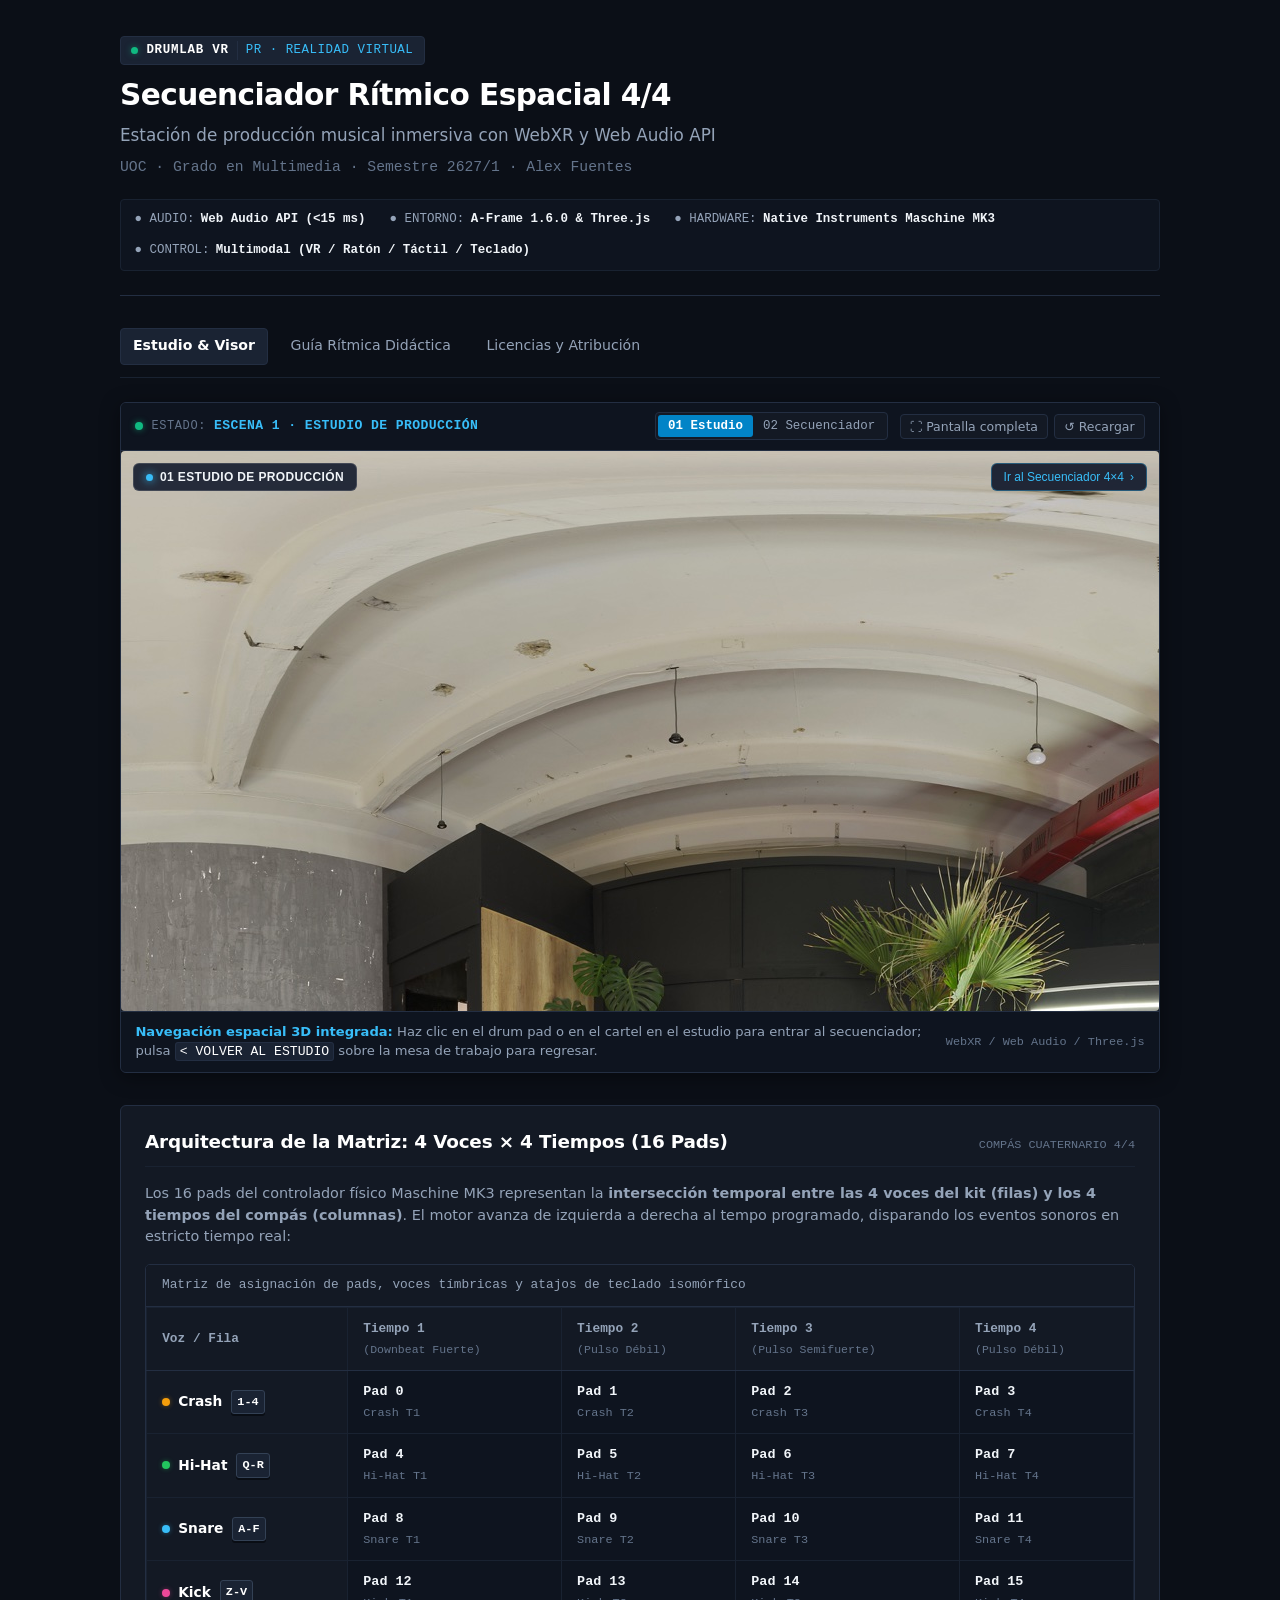
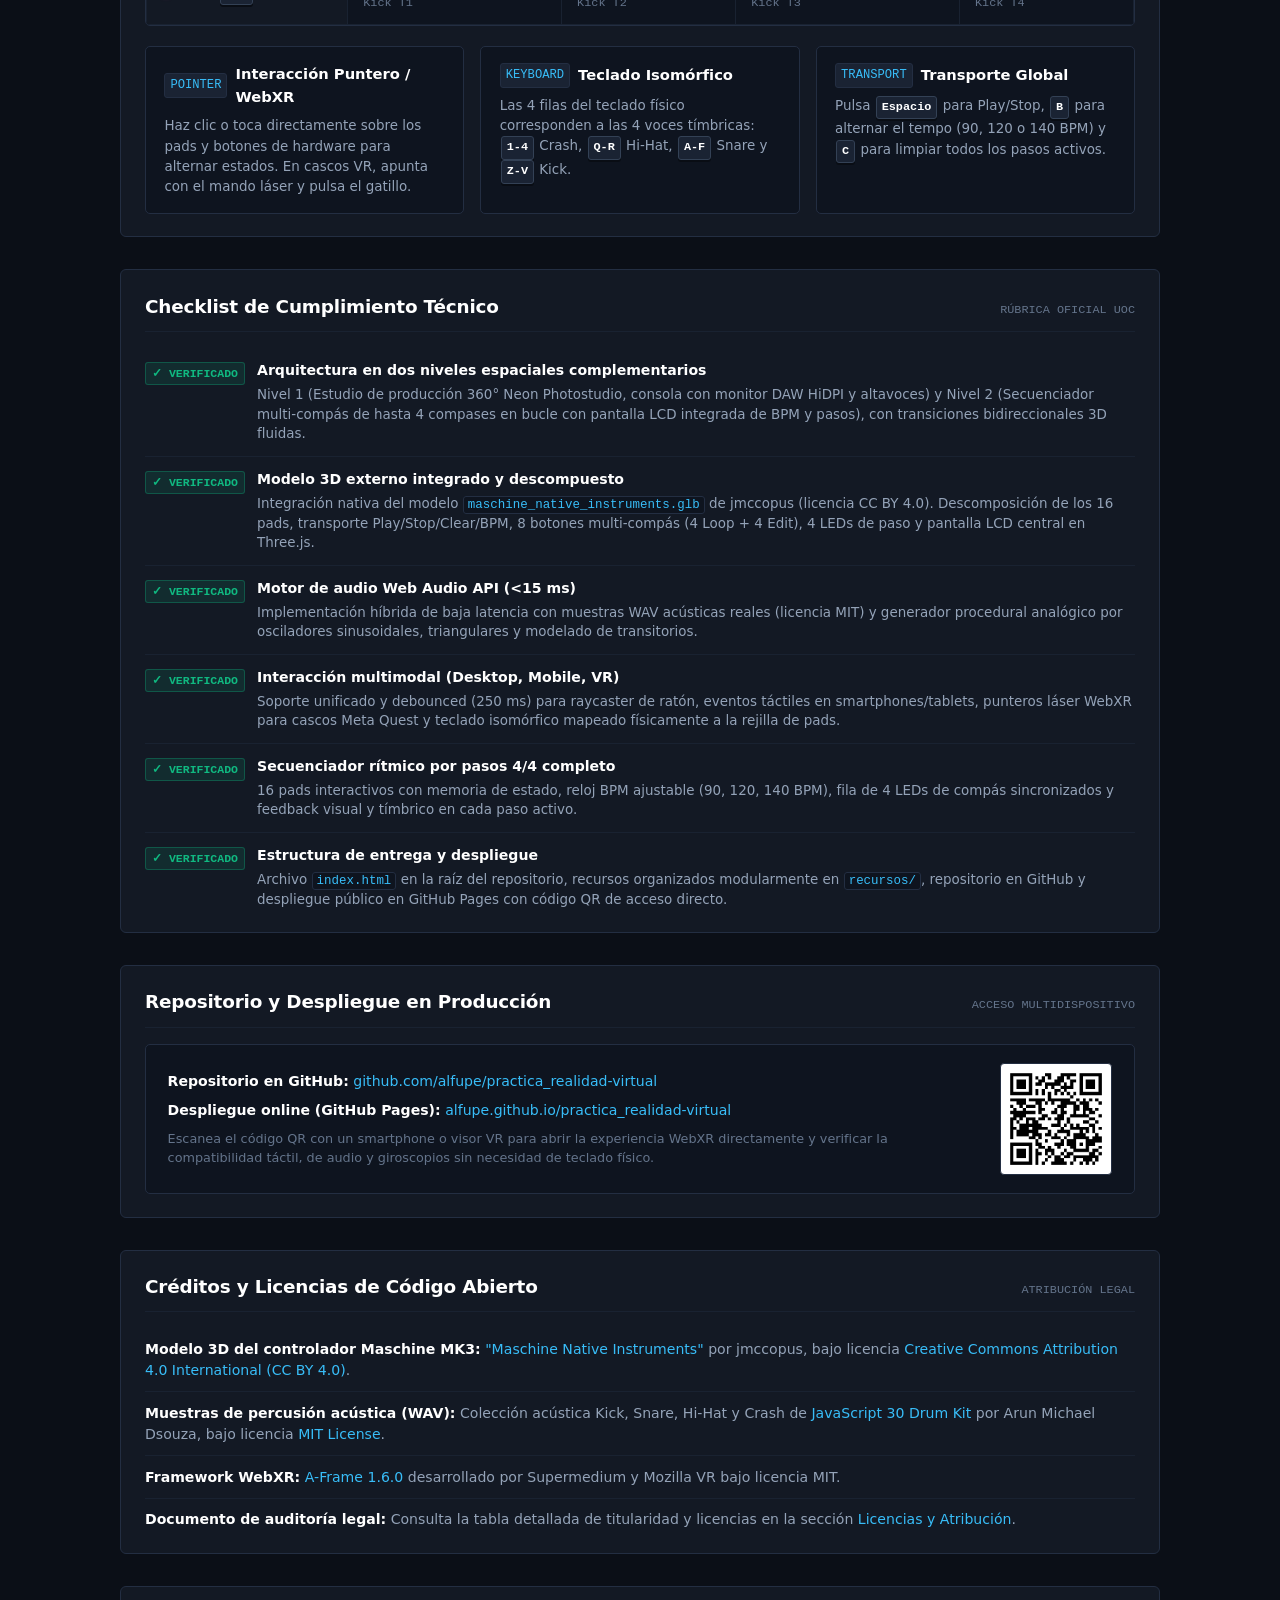
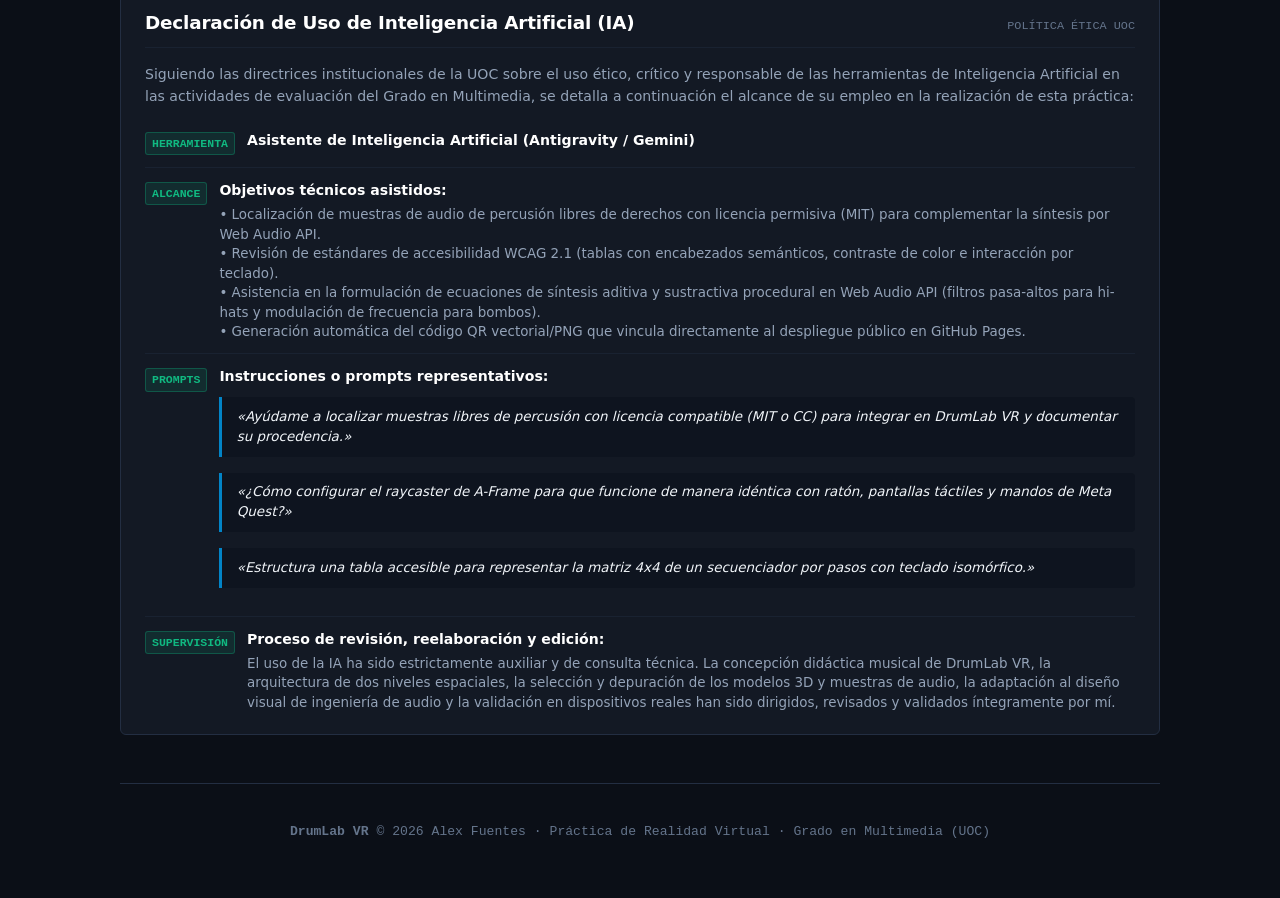
==== commit 77468a2d: "feat(sequencer,ui): secuenciador multi-compas 4 barras, pantalla LCD central BPM, entorno 360 Neon P" ====
--- a/index.html
+++ b/index.html
@@ -6,7 +6,7 @@
   <meta name="color-scheme" content="dark light">
   <title>DrumLab VR — Secuenciador Rítmico Espacial 4/4 (UOC Realidad Virtual)</title>
   <meta name="description" content="Práctica final de Realidad Virtual: DrumLab VR, secuenciador rítmico espacial 4/4 con WebXR y Web Audio API. Grado en Multimedia, UOC.">
-  <link rel="stylesheet" href="recursos/css/styles.css?v=3.1">
+  <link rel="stylesheet" href="recursos/css/styles.css?v=3.2">
 </head>
 <body>
   <!-- Enlace de accesibilidad para saltar al contenido principal -->
@@ -78,7 +78,7 @@
           <iframe 
             id="frame-scene1" 
             class="page__frame" 
-            src="recursos/escena-estudio.html?v=3.1" 
+            src="recursos/escena-estudio.html?v=3.2" 
             title="Escena 1: Estudio de Producción" 
             allow="accelerometer; gyroscope; xr-spatial-tracking; fullscreen" 
             allowfullscreen="true">
@@ -88,7 +88,7 @@
           <iframe 
             id="frame-scene2" 
             class="page__frame" 
-            src="recursos/escena-secuenciador.html?v=3.1" 
+            src="recursos/escena-secuenciador.html?v=3.2" 
             title="Escena 2: Secuenciador 4x4" 
             allow="autoplay; accelerometer; gyroscope; xr-spatial-tracking; fullscreen" 
             allowfullscreen="true">
@@ -232,7 +232,7 @@
           <div class="instructions__content">
             <strong>Arquitectura en dos niveles espaciales complementarios</strong>
             <span class="instructions__note">
-              Nivel 1 (Estudio de producción en sala acústica 360° Future-Art-Lab, tarima de roble, consola y monitores) y Nivel 2 (Secuenciador 4&times;4 operativo y contributivo en primer plano), con transiciones bidireccionales 3D fluidas y consistentes.
+              Nivel 1 (Estudio de producción 360° Neon Photostudio, consola con monitor DAW HiDPI y altavoces) y Nivel 2 (Secuenciador multi-compás de hasta 4 compases en bucle con pantalla LCD integrada de BPM y pasos), con transiciones bidireccionales 3D fluidas.
             </span>
           </div>
         </li>
@@ -241,7 +241,7 @@
           <div class="instructions__content">
             <strong>Modelo 3D externo integrado y descompuesto</strong>
             <span class="instructions__note">
-              Integración nativa del modelo <code>maschine_native_instruments.glb</code> de jmccopus (licencia CC BY 4.0). Descomposición de los 16 pads, botones de transporte Play/Stop/Clear/BPM, 4 LEDs de compás y pantalla LCD digital en Three.js.
+              Integración nativa del modelo <code>maschine_native_instruments.glb</code> de jmccopus (licencia CC BY 4.0). Descomposición de los 16 pads, transporte Play/Stop/Clear/BPM, 8 botones multi-compás (4 Loop + 4 Edit), 4 LEDs de paso y pantalla LCD central en Three.js.
             </span>
           </div>
         </li>
@@ -390,123 +390,7 @@
     </footer>
   </main>
 
-  <!-- Lógica de control de escenas sincronizada con la navegación espacial 3D -->
-  <script>
-    function cambiarEscena(num, actualizarUrl = true) {
-      const c1 = document.getElementById('contenedor-1');
-      const c2 = document.getElementById('contenedor-2');
-      const b1 = document.getElementById('btn-scene1');
-      const b2 = document.getElementById('btn-scene2');
-      const sceneLabel = document.getElementById('current-scene-label');
-
-      if (!c1 || !c2 || !b1 || !b2) return;
-
-      if (num === 1) {
-        c1.className = 'scene-container active';
-        c2.className = 'scene-container';
-        b1.className = 'scene-btn active';
-        b2.className = 'scene-btn';
-        b1.setAttribute('aria-selected', 'true');
-        b2.setAttribute('aria-selected', 'false');
-        if (sceneLabel) sceneLabel.textContent = 'ESCENA 1 · ESTUDIO DE PRODUCCIÓN';
-        
-        const f1 = document.getElementById('frame-scene1');
-        if (f1 && f1.contentWindow) {
-          try { f1.contentWindow.dispatchEvent(new Event('resize')); } catch (e) {}
-          try { f1.contentWindow.focus(); } catch (e) {}
-        }
-      } else {
-        c1.className = 'scene-container';
-        c2.className = 'scene-container active';
-        b1.className = 'scene-btn';
-        b2.className = 'scene-btn active';
-        b1.setAttribute('aria-selected', 'false');
-        b2.setAttribute('aria-selected', 'true');
-        if (sceneLabel) sceneLabel.textContent = 'ESCENA 2 · SECUENCIADOR 4×4 OPERATIVO';
-
-        const f2 = document.getElementById('frame-scene2');
-        if (f2 && f2.contentWindow) {
-          try { f2.contentWindow.dispatchEvent(new Event('resize')); } catch (e) {}
-          try { f2.contentWindow.focus(); } catch (e) {}
-        }
-      }
-
-      if (actualizarUrl && window.history && window.history.pushState) {
-        const url = new URL(window.location);
-        url.searchParams.set('escena', num);
-        window.history.pushState({ escena: num }, '', url);
-      }
-    }
-
-    // Botones de pantalla completa y recarga de la consola
-    (function initViewerActions() {
-      const btnFullscreen = document.getElementById('btn-fullscreen');
-      const btnReload = document.getElementById('btn-reload');
-      const f1 = document.getElementById('frame-scene1');
-      const f2 = document.getElementById('frame-scene2');
-
-      function getActiveIframe() {
-        const c1 = document.getElementById('contenedor-1');
-        return (c1 && c1.classList.contains('active')) ? f1 : f2;
-      }
-
-      if (btnFullscreen) {
-        btnFullscreen.addEventListener('click', () => {
-          const iframe = getActiveIframe();
-          if (!iframe) return;
-          if (iframe.requestFullscreen) {
-            iframe.requestFullscreen();
-          } else if (iframe.webkitRequestFullscreen) {
-            iframe.webkitRequestFullscreen();
-          }
-        });
-      }
-
-      if (btnReload) {
-        btnReload.addEventListener('click', () => {
-          const iframe = getActiveIframe();
-          if (iframe) {
-            iframe.src = iframe.src;
-          }
-        });
-      }
-
-      // Reenvío de pulsaciones de teclado isomórfico al iframe del secuenciador
-      window.addEventListener('keydown', (e) => {
-        if (!f2 || !f2.contentWindow) return;
-        if (e.ctrlKey || e.metaKey || e.altKey) return;
-        try {
-          f2.contentWindow.dispatchEvent(new KeyboardEvent('keydown', {
-            key: e.key,
-            code: e.code,
-            shiftKey: e.shiftKey,
-            bubbles: true,
-            cancelable: true
-          }));
-        } catch (err) {}
-      });
-
-      // Leer parámetro URL ?escena=1 o ?escena=2
-      const params = new URLSearchParams(window.location.search);
-      const escenaParam = params.get('escena');
-      if (escenaParam === '2') {
-        cambiarEscena(2, false);
-      }
-
-      window.addEventListener('popstate', () => {
-        const p = new URLSearchParams(window.location.search);
-        cambiarEscena(p.get('escena') === '2' ? 2 : 1, false);
-      });
-
-      // Escucha de mensajes de navegación espacial 3D desde los iframes hijos
-      window.addEventListener('message', (e) => {
-        if (e.data && e.data.action === 'cambiarEscena') {
-          cambiarEscena(e.data.escena);
-        }
-      });
-
-      window.cambiarEscena = cambiarEscena;
-    })();
-  </script>
+  <!-- Orquestador modular de la aplicación y sincronización de escenas WebXR (Clean Code) -->
+  <script src="recursos/js/app.js?v=3.2"></script>
 </body>
 </html>
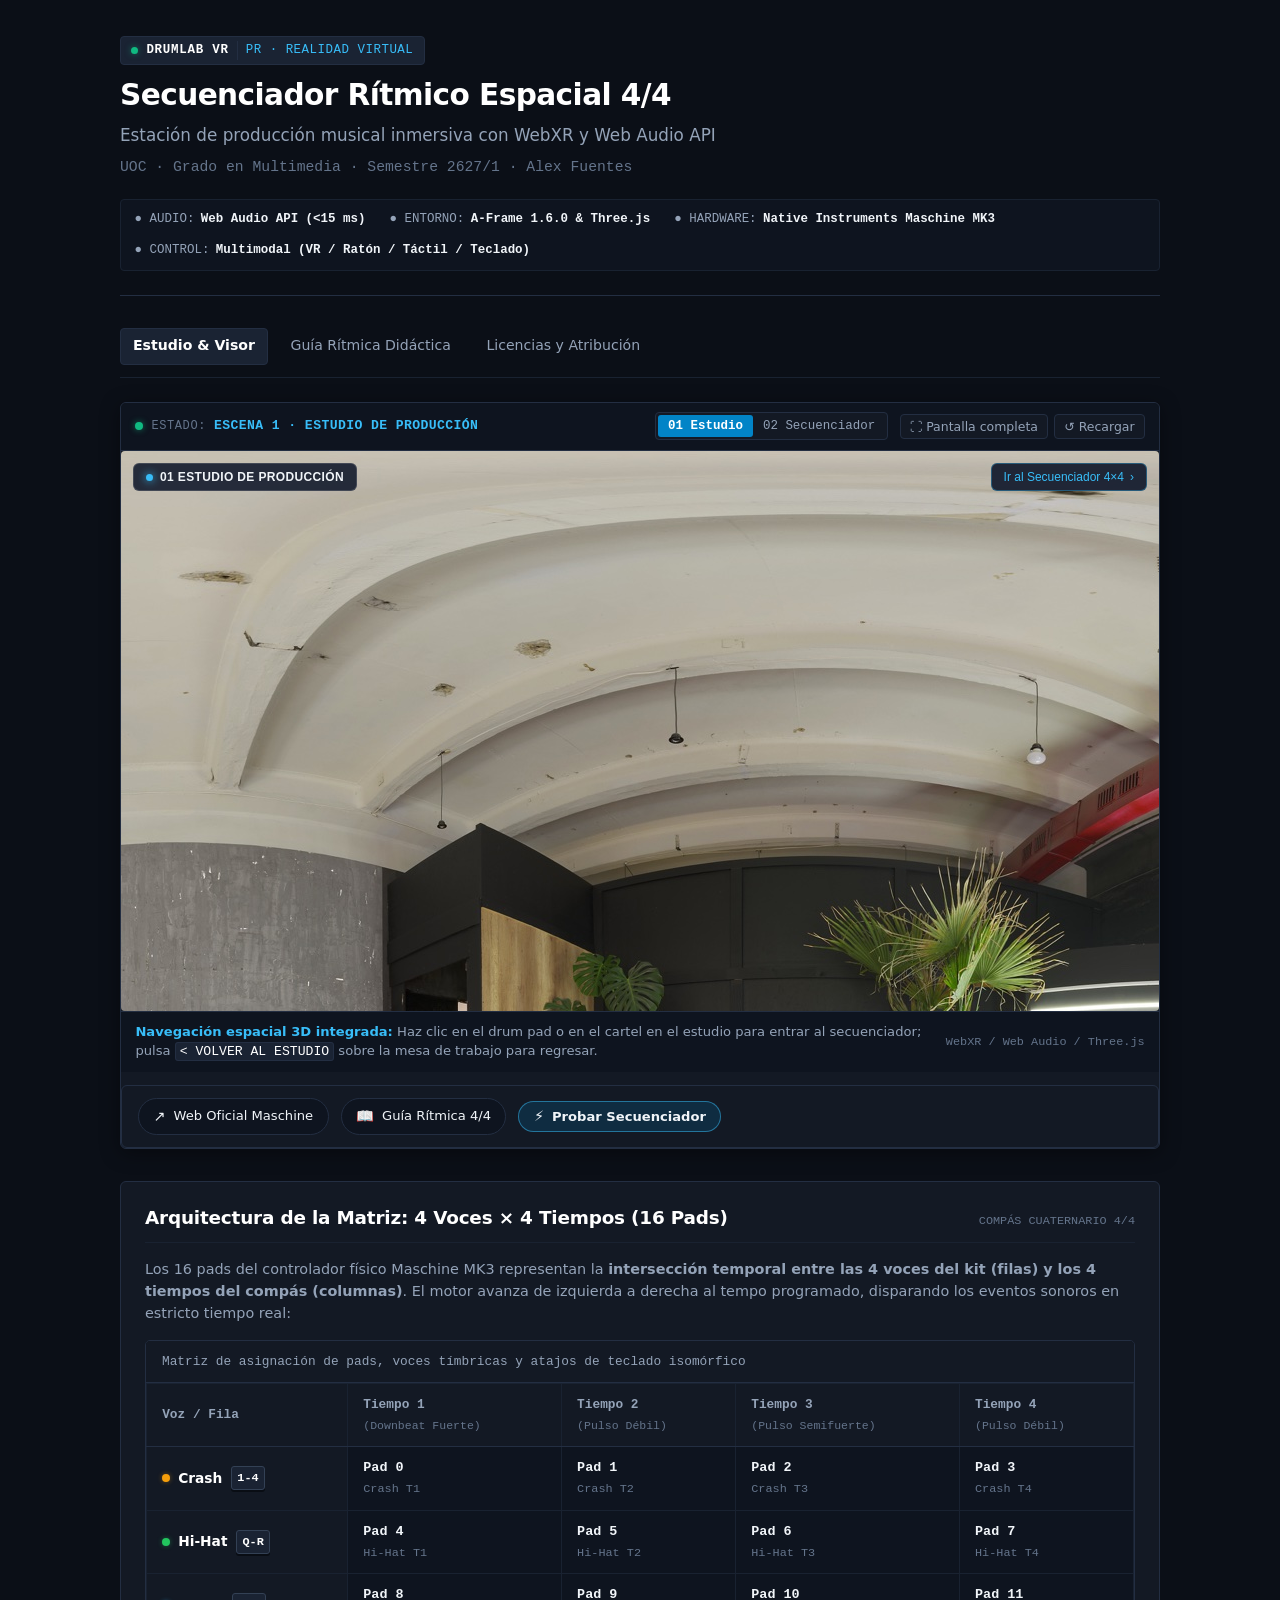
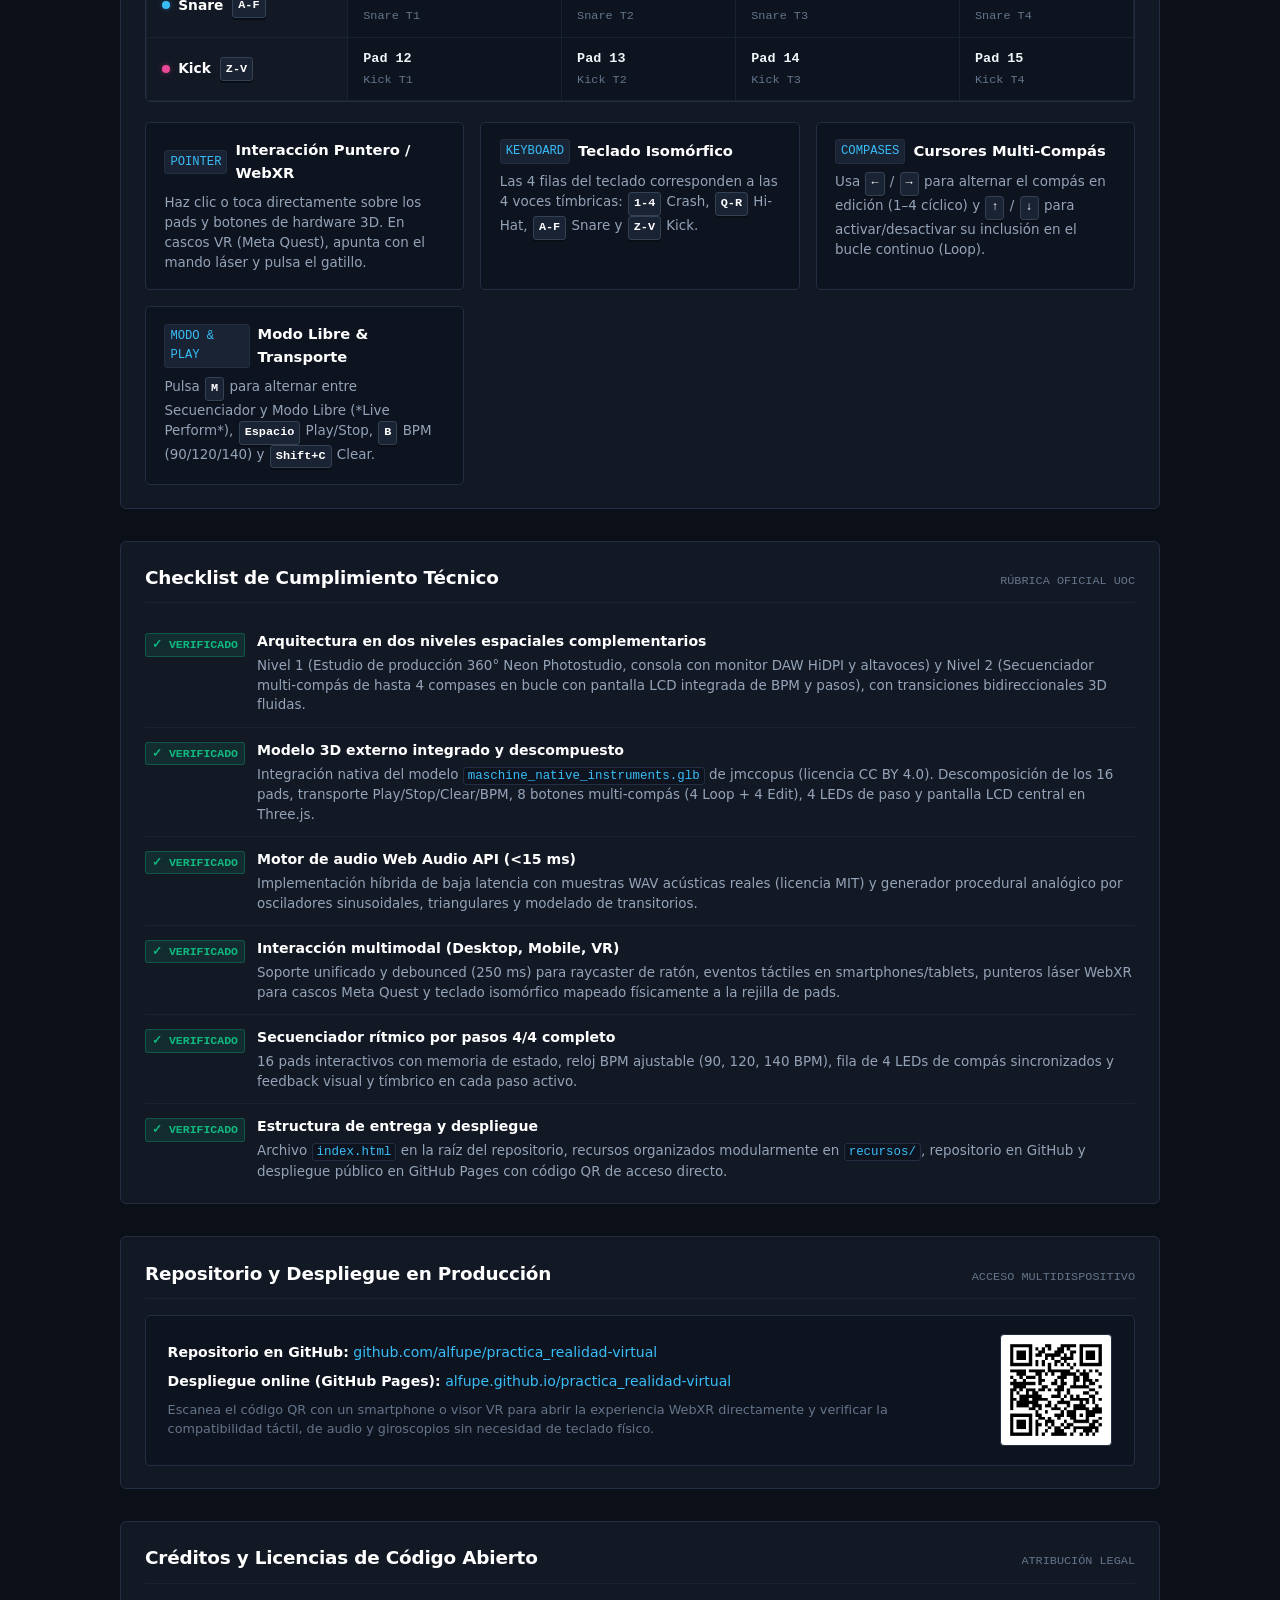
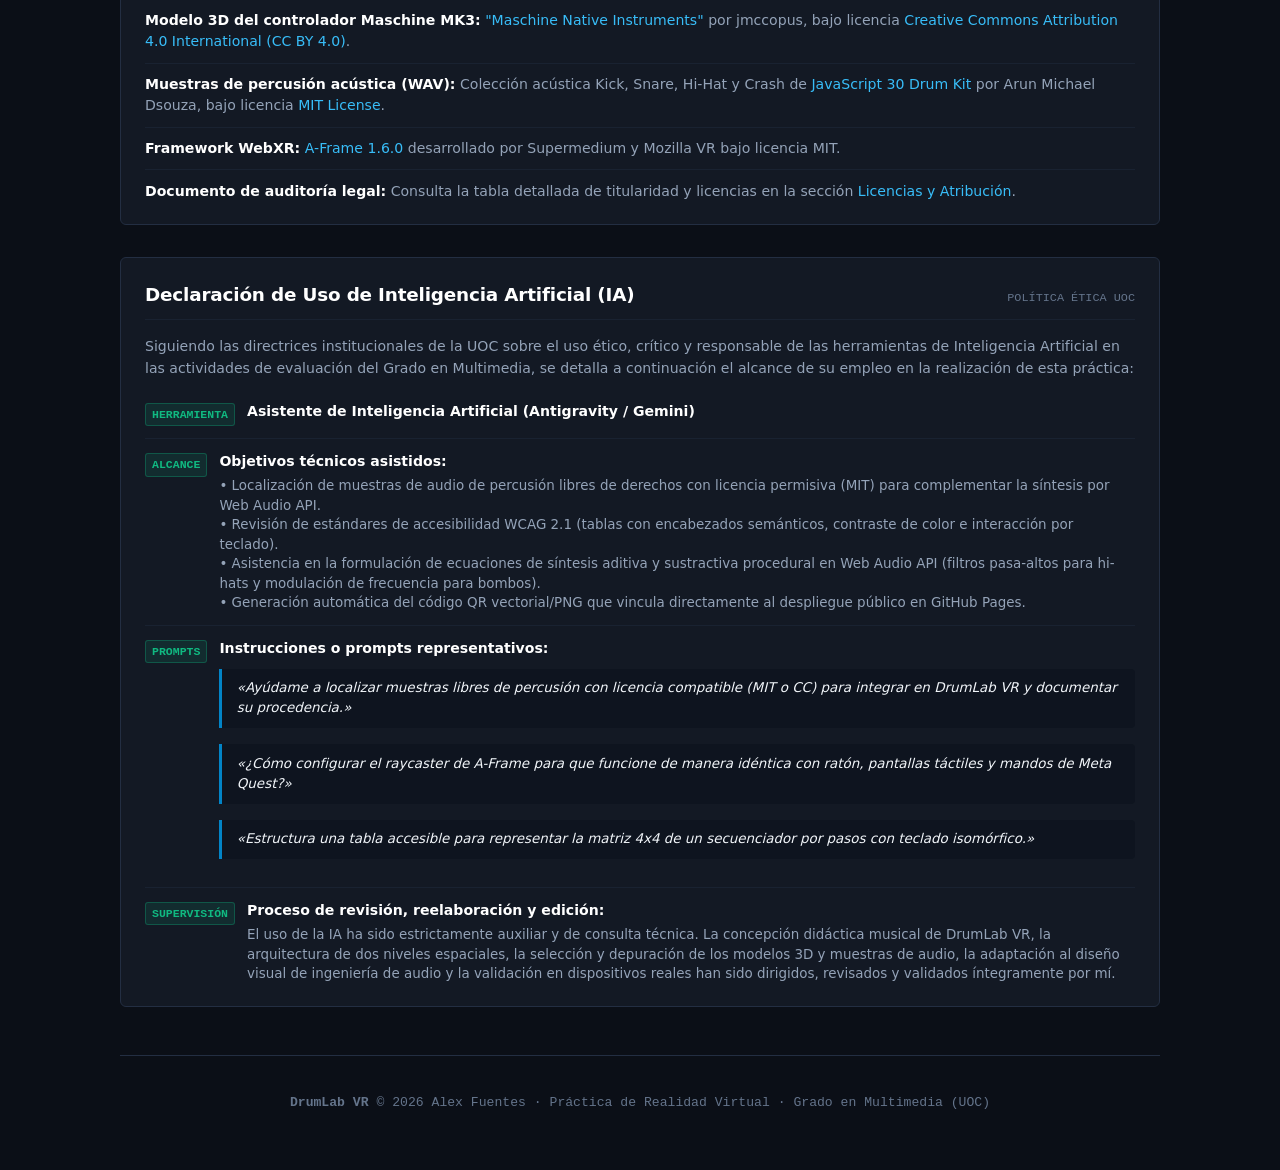
==== commit f0178800: "feat: navegacion de compases por cursores, modo libre en directo y showroom 3D con video modal" ====
--- a/index.html
+++ b/index.html
@@ -105,6 +105,22 @@
           <span>WebXR / Web Audio / Three.js</span>
         </div>
       </div>
+
+      <!-- Barra de Enlaces de Recursos y Acceso Rápido (WCAG 2.1) -->
+      <nav class="console-actions-bar" aria-label="Recursos oficiales y accesos directos">
+        <a href="https://www.native-instruments.com/es/products/maschine/production-systems/maschine/" class="action-pill action-pill--external" target="_blank" rel="noopener noreferrer" aria-label="Visitar la web oficial de Native Instruments Maschine MK3 (se abre en pestaña nueva)">
+          <span class="action-pill__icon" aria-hidden="true">↗</span>
+          <span>Web Oficial Maschine</span>
+        </a>
+        <a href="recursos/guia-ritmica.html" class="action-pill" aria-label="Consultar la guía didáctica sobre métrica 4/4">
+          <span class="action-pill__icon" aria-hidden="true">📖</span>
+          <span>Guía Rítmica 4/4</span>
+        </a>
+        <button type="button" class="action-pill action-pill--primary" id="btn-action-sequencer" aria-label="Ir directamente al Secuenciador 4x4 (Escena 2)">
+          <span class="action-pill__icon" aria-hidden="true">⚡</span>
+          <span>Probar Secuenciador</span>
+        </button>
+      </nav>
     </div>
 
     <!-- Mapa Arquitectónico de la Matriz 4x4 (16 Pads) -->
@@ -194,7 +210,7 @@
             <h3 class="control-card__title">Interacción Puntero / WebXR</h3>
           </div>
           <p class="control-card__text">
-            Haz clic o toca directamente sobre los pads y botones de hardware para alternar estados. En cascos VR, apunta con el mando láser y pulsa el gatillo.
+            Haz clic o toca directamente sobre los pads y botones de hardware 3D. En cascos VR (Meta Quest), apunta con el mando láser y pulsa el gatillo.
           </p>
         </div>
 
@@ -204,17 +220,27 @@
             <h3 class="control-card__title">Teclado Isomórfico</h3>
           </div>
           <p class="control-card__text">
-            Las 4 filas del teclado físico corresponden a las 4 voces tímbricas: <kbd>1-4</kbd> Crash, <kbd>Q-R</kbd> Hi-Hat, <kbd>A-F</kbd> Snare y <kbd>Z-V</kbd> Kick.
+            Las 4 filas del teclado corresponden a las 4 voces tímbricas: <kbd>1-4</kbd> Crash, <kbd>Q-R</kbd> Hi-Hat, <kbd>A-F</kbd> Snare y <kbd>Z-V</kbd> Kick.
           </p>
         </div>
 
         <div class="control-card">
           <div class="control-card__header">
-            <span class="control-card__icon">TRANSPORT</span>
-            <h3 class="control-card__title">Transporte Global</h3>
+            <span class="control-card__icon">COMPASES</span>
+            <h3 class="control-card__title">Cursores Multi-Compás</h3>
           </div>
           <p class="control-card__text">
-            Pulsa <kbd>Espacio</kbd> para Play/Stop, <kbd>B</kbd> para alternar el tempo (90, 120 o 140 BPM) y <kbd>C</kbd> para limpiar todos los pasos activos.
+            Usa <kbd>&larr;</kbd> / <kbd>&rarr;</kbd> para alternar el compás en edición (1–4 cíclico) y <kbd>&uarr;</kbd> / <kbd>&darr;</kbd> para activar/desactivar su inclusión en el bucle continuo (Loop).
+          </p>
+        </div>
+
+        <div class="control-card">
+          <div class="control-card__header">
+            <span class="control-card__icon">MODO &amp; PLAY</span>
+            <h3 class="control-card__title">Modo Libre &amp; Transporte</h3>
+          </div>
+          <p class="control-card__text">
+            Pulsa <kbd>M</kbd> para alternar entre Secuenciador y Modo Libre (*Live Perform*), <kbd>Espacio</kbd> Play/Stop, <kbd>B</kbd> BPM (90/120/140) y <kbd>Shift+C</kbd> Clear.
           </p>
         </div>
       </div>
@@ -388,6 +414,35 @@
         <strong>DrumLab VR</strong> &copy; 2026 Alex Fuentes · Práctica de Realidad Virtual · Grado en Multimedia (UOC)
       </p>
     </footer>
+    <!-- Modal Dialog nativo HTML5 para visualización de vídeo demostrativo de Maschine MK3 -->
+    <dialog id="videoDialog" class="video-modal" closedby="any" aria-labelledby="videoDialogTitle">
+      <div class="video-modal__content">
+        <div class="video-modal__header">
+          <div class="video-modal__header-info">
+            <span class="video-modal__badge">DEMO OFICIAL</span>
+            <h2 id="videoDialogTitle" class="video-modal__title">Demostración Maschine MK3</h2>
+          </div>
+          <button id="btnVideoDialogClose" class="video-modal__close" type="button" aria-label="Cerrar reproductor de vídeo">&times;</button>
+        </div>
+        <div class="video-modal__player-wrapper">
+          <iframe 
+            id="videoIframe" 
+            class="video-modal__iframe" 
+            src="" 
+            title="Vídeo demostrativo Native Instruments Maschine MK3" 
+            allow="accelerometer; autoplay; clipboard-write; encrypted-media; gyroscope; picture-in-picture; web-share" 
+            allowfullscreen 
+            loading="lazy">
+          </iframe>
+        </div>
+        <div class="video-modal__footer">
+          <p class="video-modal__caption">
+            Recurso audiovisual emitido desde los monitores 3D de la Escena 1 (Estudio de Producción).
+            Pulsa <kbd>ESC</kbd> o haz clic fuera del recuadro para volver a la experiencia.
+          </p>
+        </div>
+      </div>
+    </dialog>
   </main>
 
   <!-- Orquestador modular de la aplicación y sincronización de escenas WebXR (Clean Code) -->
--- a/recursos/css/styles.css
+++ b/recursos/css/styles.css
@@ -833,3 +833,191 @@
     align-items: flex-start;
   }
 }
+
+/* ==========================================================================
+   Barra de Acciones y Enlaces Diegéticos (WCAG 2.1)
+   ========================================================================== */
+.console-actions-bar {
+  display: flex;
+  flex-wrap: wrap;
+  align-items: center;
+  gap: 0.75rem;
+  margin-top: 0.85rem;
+  padding: 0.75rem 1rem;
+  background-color: var(--color-bg-card);
+  border: 1px solid var(--color-border);
+  border-radius: 6px;
+}
+
+.action-pill {
+  display: inline-flex;
+  align-items: center;
+  gap: 0.5rem;
+  padding: 0.45rem 0.9rem;
+  background-color: var(--color-bg-inset);
+  border: 1px solid var(--color-border);
+  border-radius: 9999px;
+  color: var(--color-text);
+  font-size: 0.82rem;
+  font-weight: 500;
+  text-decoration: none;
+  cursor: pointer;
+  transition: all 0.15s ease;
+  font-family: inherit;
+}
+
+.action-pill:hover,
+.action-pill:focus-visible {
+  background-color: var(--color-surface-hover);
+  border-color: var(--color-primary);
+  color: #ffffff;
+  outline: 2px solid var(--color-primary);
+  outline-offset: 2px;
+}
+
+.action-pill--primary {
+  background-color: rgba(2, 132, 199, 0.18);
+  border-color: rgba(56, 189, 248, 0.5);
+  color: var(--color-primary);
+  font-weight: 600;
+}
+
+.action-pill--primary:hover,
+.action-pill--primary:focus-visible {
+  background-color: var(--color-primary);
+  color: #ffffff;
+}
+
+.action-pill__icon {
+  font-size: 0.9rem;
+  line-height: 1;
+}
+
+/* ==========================================================================
+   Modal Dialog de Vídeo (HTML5 Nativo + Directrices Modernas)
+   ========================================================================== */
+dialog.video-modal {
+  padding: 0;
+  border: 1px solid rgba(56, 189, 248, 0.45);
+  border-radius: 12px;
+  background: #090e17;
+  color: #f1f5f9;
+  width: min(860px, 92vw);
+  max-height: 90vh;
+  box-shadow: 0 25px 60px rgba(0, 0, 0, 0.85), 0 0 35px rgba(56, 189, 248, 0.2);
+  overflow: hidden;
+}
+
+/* Contención de scroll en página anfitriona al abrir el modal */
+dialog.video-modal:modal {
+  overscroll-behavior: contain;
+}
+
+dialog.video-modal::backdrop {
+  overflow: hidden;
+  overscroll-behavior: contain;
+  background-color: rgba(3, 7, 18, 0.84);
+  backdrop-filter: blur(10px);
+  -webkit-backdrop-filter: blur(10px);
+}
+
+.video-modal__content {
+  display: flex;
+  flex-direction: column;
+}
+
+.video-modal__header {
+  display: flex;
+  justify-content: space-between;
+  align-items: center;
+  padding: 12px 18px;
+  background: #0d1524;
+  border-bottom: 1px solid rgba(255, 255, 255, 0.08);
+}
+
+.video-modal__header-info {
+  display: flex;
+  align-items: center;
+  gap: 10px;
+}
+
+.video-modal__badge {
+  display: inline-block;
+  padding: 2px 7px;
+  background: rgba(56, 189, 248, 0.18);
+  border: 1px solid rgba(56, 189, 248, 0.4);
+  border-radius: 4px;
+  color: #38bdf8;
+  font-size: 0.72rem;
+  font-weight: 700;
+  font-family: var(--font-mono);
+  letter-spacing: 0.04em;
+}
+
+.video-modal__title {
+  margin: 0;
+  font-size: 1.05rem;
+  font-weight: 700;
+  color: #f8fafc;
+  letter-spacing: -0.01em;
+}
+
+.video-modal__close {
+  background: transparent;
+  border: 1px solid transparent;
+  color: #94a3b8;
+  font-size: 24px;
+  line-height: 1;
+  padding: 4px 10px;
+  border-radius: 6px;
+  cursor: pointer;
+  transition: all 0.15s ease;
+}
+
+.video-modal__close:hover,
+.video-modal__close:focus-visible {
+  color: #ffffff;
+  background-color: rgba(255, 255, 255, 0.12);
+  border-color: rgba(56, 189, 248, 0.4);
+  outline: 2px solid #38bdf8;
+  outline-offset: 1px;
+}
+
+.video-modal__player-wrapper {
+  position: relative;
+  width: 100%;
+  aspect-ratio: 16 / 9;
+  background: #000000;
+}
+
+.video-modal__iframe {
+  position: absolute;
+  inset: 0;
+  width: 100%;
+  height: 100%;
+  border: none;
+}
+
+.video-modal__footer {
+  padding: 10px 18px;
+  background: #090e17;
+  border-top: 1px solid rgba(255, 255, 255, 0.05);
+}
+
+.video-modal__caption {
+  margin: 0;
+  font-size: 0.8rem;
+  color: #94a3b8;
+  line-height: 1.5;
+}
+
+.video-modal__caption kbd {
+  display: inline-block;
+  padding: 1px 5px;
+  background: rgba(255, 255, 255, 0.1);
+  border: 1px solid rgba(255, 255, 255, 0.2);
+  border-radius: 3px;
+  font-family: var(--font-mono);
+  font-size: 0.75rem;
+  color: #f1f5f9;
+}
